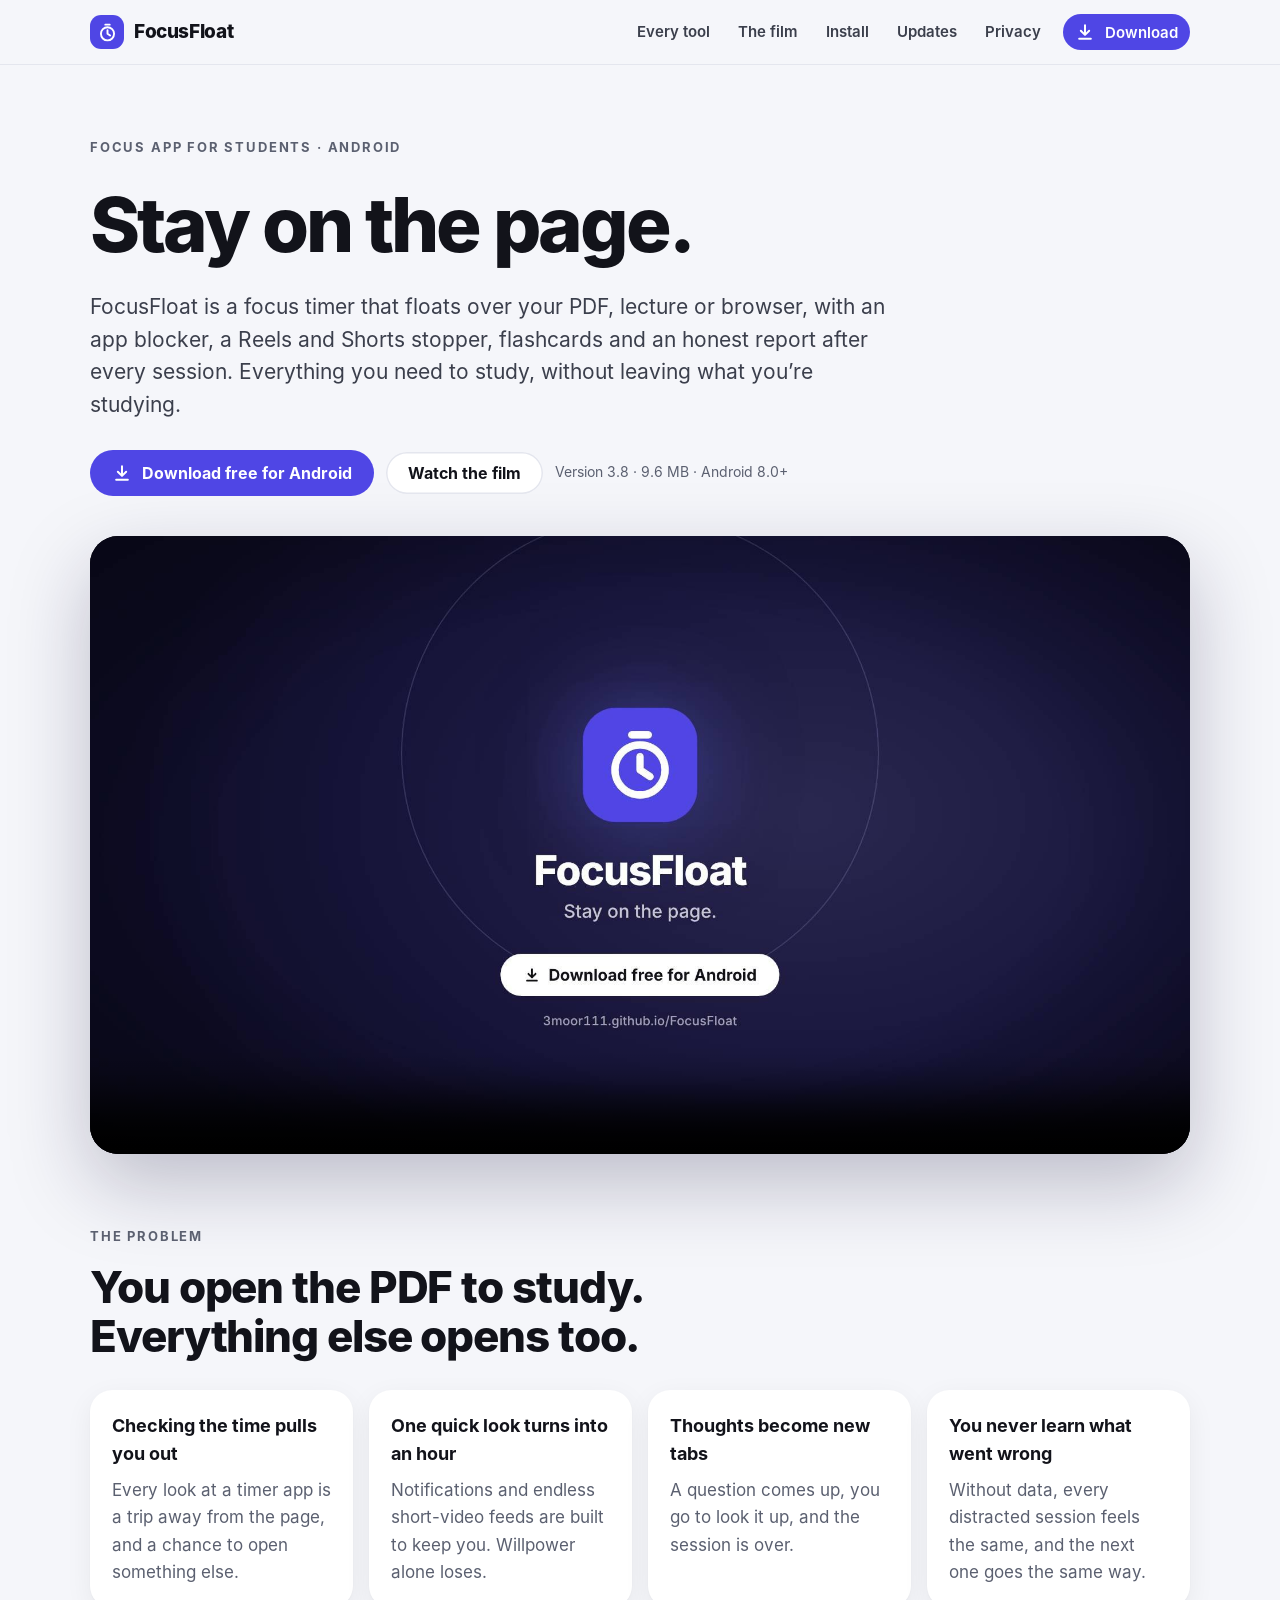
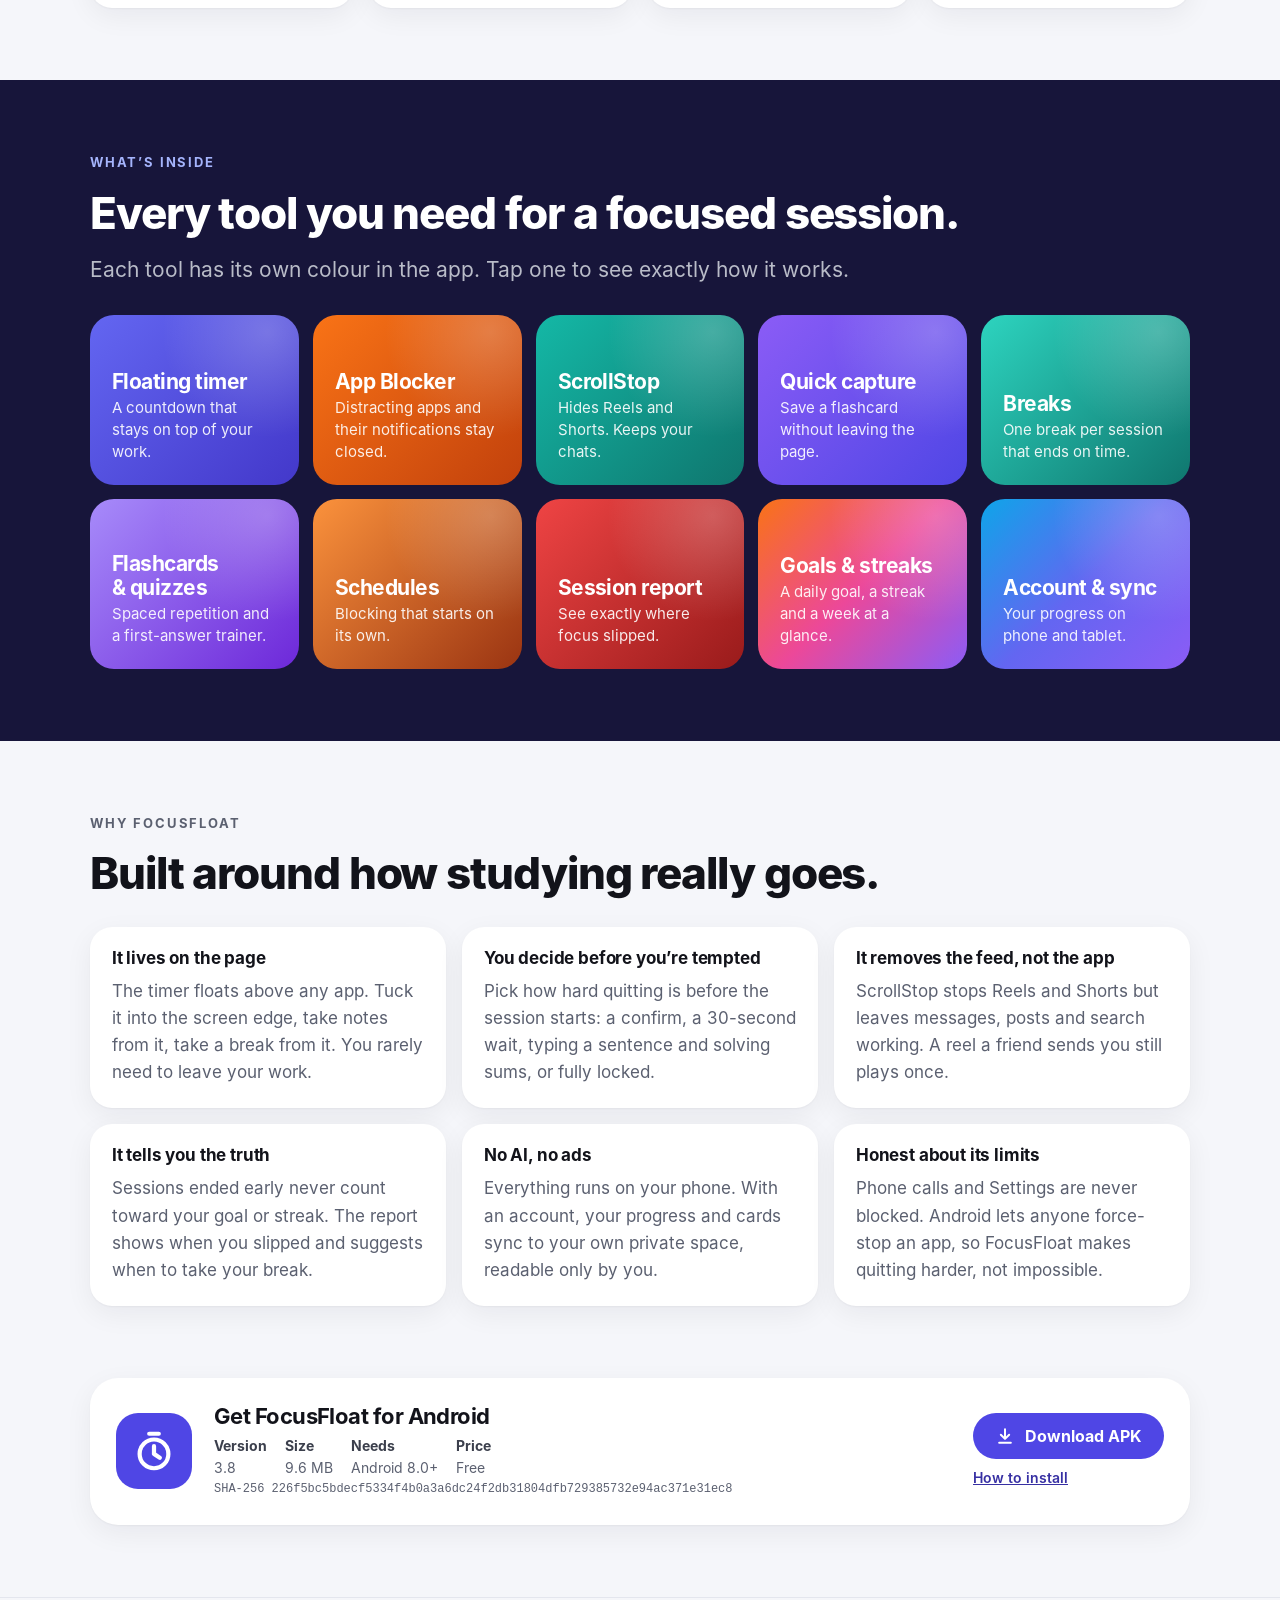
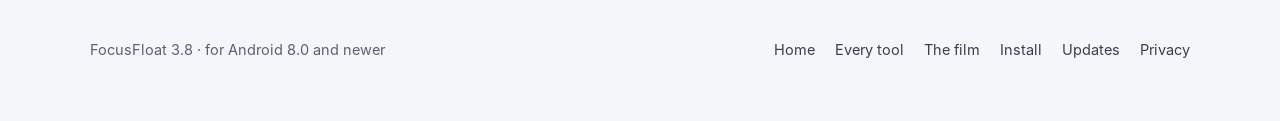
==== index.html @ 260b2ac9 "FocusFloat website, 3.8 APK and launch film Co-Authored-By: Claude Opus 5.5 <noreply@anthropic.com> " ====
<!doctype html>
<html lang="en">
<head>
<meta charset="utf-8">
<meta name="viewport" content="width=device-width,initial-scale=1,viewport-fit=cover">
<title>FocusFloat</title>
<meta name="description" content="A floating focus timer for students, with an app blocker, ScrollStop, flashcards and session reports. Free for Android.">
<meta name="theme-color" content="#4F46E5">
<meta property="og:title" content="FocusFloat">
<meta property="og:description" content="A floating focus timer for students, with an app blocker, ScrollStop, flashcards and session reports. Free for Android.">
<meta property="og:image" content="https://3moor111.github.io/FocusFloat/assets/img/poster.jpg">
<meta property="og:type" content="website">
<link rel="icon" href="assets/img/icon.svg" type="image/svg+xml">
<link rel="stylesheet" href="assets/site.css">
</head>
<body>
<header class="top"><div class="wrap">
  <a class="brand" href="index.html"><span class="mark"><svg viewBox="0 0 24 24" fill="none" stroke="#fff" stroke-width="2.2" stroke-linecap="round"><circle cx="12" cy="13.5" r="7.5"/><path d="M12 13.5V9.5M12 13.5L15 15.5M9.5 3H14.5"/></svg></span>FocusFloat</a>
  <nav class="nav" aria-label="Main"><a href="tools.html">Every tool</a><a href="film.html">The film</a><a href="install.html">Install</a><a href="updates.html">Updates</a><a href="privacy.html">Privacy</a><a class="btn btn-primary btn-sm" href="download/FocusFloat-3.8.apk" download><svg viewBox="0 0 24 24" fill="none" stroke="currentColor" stroke-width="2.4" stroke-linecap="round" stroke-linejoin="round"><path d="M12 4v11M7 10.5l5 5 5-5M5 20h14"/></svg>Download</a></nav>
</div></header>
<main>

<div class="wrap">
  <div class="hero">
    <div class="eyebrow">Focus app for students · Android</div>
    <h1>Stay on the page.</h1>
    <p class="lede">FocusFloat is a focus timer that floats over your PDF, lecture or browser, with an app blocker, a Reels and Shorts stopper, flashcards and an honest report after every session. Everything you need to study, without leaving what you’re studying.</p>
    <div class="cta-row">
      <a class="btn btn-primary" href="download/FocusFloat-3.8.apk" download><svg viewBox="0 0 24 24" fill="none" stroke="currentColor" stroke-width="2.4" stroke-linecap="round" stroke-linejoin="round"><path d="M12 4v11M7 10.5l5 5 5-5M5 20h14"/></svg>Download free for Android</a>
      <a class="btn btn-ghost" href="#film">Watch the film</a>
      <span class="meta-line">Version 3.8 · 9.6 MB · Android 8.0+</span>
    </div>
  </div>
  <div class="film" id="film">
    <video controls playsinline preload="metadata" poster="assets/img/poster.jpg">
      <source src="assets/video/focusfloat-film.mp4" type="video/mp4">
    </video>
  </div>
</div>

<section>
  <div class="wrap stack" style="gap:28px">
    <div class="stack"><div class="eyebrow">The problem</div><h2>You open the PDF to study. Everything else opens too.</h2></div>
    <div class="pains">
      <div class="pain"><b>Checking the time pulls you out</b><p class="muted">Every look at a timer app is a trip away from the page, and a chance to open something else.</p></div>
      <div class="pain"><b>One quick look turns into an hour</b><p class="muted">Notifications and endless short-video feeds are built to keep you. Willpower alone loses.</p></div>
      <div class="pain"><b>Thoughts become new tabs</b><p class="muted">A question comes up, you go to look it up, and the session is over.</p></div>
      <div class="pain"><b>You never learn what went wrong</b><p class="muted">Without data, every distracted session feels the same, and the next one goes the same way.</p></div>
    </div>
  </div>
</section>

<section class="band">
  <div class="wrap stack" style="gap:28px">
    <div class="stack"><div class="eyebrow" style="color:#A5B4FC">What’s inside</div><h2>Every tool you need for a focused session.</h2>
    <p class="lede">Each tool has its own colour in the app. Tap one to see exactly how it works.</p></div>
    <div class="tiles">
      <a class="tile g-timer" href="tools.html#timer"><h3>Floating timer</h3><p>A countdown that stays on top of your work.</p></a>
      <a class="tile g-blocker" href="tools.html#blocker"><h3>App Blocker</h3><p>Distracting apps and their notifications stay closed.</p></a>
      <a class="tile g-ss" href="tools.html#scrollstop"><h3>ScrollStop</h3><p>Hides Reels and Shorts. Keeps your chats.</p></a>
      <a class="tile g-study" href="tools.html#capture"><h3>Quick capture</h3><p>Save a flashcard without leaving the page.</p></a>
      <a class="tile g-ss" href="tools.html#breaks" style="background:linear-gradient(135deg,#2DD4BF,#0F766E)"><h3>Breaks</h3><p>One break per session that ends on time.</p></a>
      <a class="tile g-study" href="tools.html#review" style="background:linear-gradient(135deg,#A78BFA,#6D28D9)"><h3>Flashcards &amp; quizzes</h3><p>Spaced repetition and a first-answer trainer.</p></a>
      <a class="tile g-blocker" href="tools.html#schedules" style="background:linear-gradient(135deg,#FB923C,#9A3412)"><h3>Schedules</h3><p>Blocking that starts on its own.</p></a>
      <a class="tile" href="tools.html#report" style="background:linear-gradient(135deg,#EF4444,#991B1B)"><h3>Session report</h3><p>See exactly where focus slipped.</p></a>
      <a class="tile g-morning" href="tools.html#home"><h3>Goals &amp; streaks</h3><p>A daily goal, a streak and a week at a glance.</p></a>
      <a class="tile g-sky" href="tools.html#sync"><h3>Account &amp; sync</h3><p>Your progress on phone and tablet.</p></a>
    </div>
  </div>
</section>

<section>
  <div class="wrap stack" style="gap:28px">
    <div class="stack"><div class="eyebrow">Why FocusFloat</div><h2>Built around how studying really goes.</h2></div>
    <div class="grid2">
      <div class="card"><h4>It lives on the page</h4><p class="muted">The timer floats above any app. Tuck it into the screen edge, take notes from it, take a break from it. You rarely need to leave your work.</p></div>
      <div class="card"><h4>You decide before you’re tempted</h4><p class="muted">Pick how hard quitting is before the session starts: a confirm, a 30-second wait, typing a sentence and solving sums, or fully locked.</p></div>
      <div class="card"><h4>It removes the feed, not the app</h4><p class="muted">ScrollStop stops Reels and Shorts but leaves messages, posts and search working. A reel a friend sends you still plays once.</p></div>
      <div class="card"><h4>It tells you the truth</h4><p class="muted">Sessions ended early never count toward your goal or streak. The report shows when you slipped and suggests when to take your break.</p></div>
      <div class="card"><h4>No AI, no ads</h4><p class="muted">Everything runs on your phone. With an account, your progress and cards sync to your own private space, readable only by you.</p></div>
      <div class="card"><h4>Honest about its limits</h4><p class="muted">Phone calls and Settings are never blocked. Android lets anyone force-stop an app, so FocusFloat makes quitting harder, not impossible.</p></div>
    </div>
  </div>
</section>

<section style="padding-top:0">
  <div class="wrap">
<div class="dl">
  <div class="icon"><svg viewBox="0 0 24 24" fill="none" stroke="#fff" stroke-width="2.2" stroke-linecap="round"><circle cx="12" cy="13.5" r="7.5"/><path d="M12 13.5V9.5M12 13.5L15 15.5M9.5 3H14.5"/></svg></div>
  <div>
    <h3>Get FocusFloat for Android</h3>
    <dl><div><dt>Version</dt><dd>3.8</dd></div><div><dt>Size</dt><dd>9.6 MB</dd></div><div><dt>Needs</dt><dd>Android 8.0+</dd></div><div><dt>Price</dt><dd>Free</dd></div></dl>
    <p class="hash">SHA-256 226f5bc5bdecf5334f4b0a3a6dc24f2db31804dfb729385732e94ac371e31ec8</p>
  </div>
  <div class="stack" style="gap:8px;justify-items:start">
    <a class="btn btn-primary" href="download/FocusFloat-3.8.apk" download><svg viewBox="0 0 24 24" fill="none" stroke="currentColor" stroke-width="2.4" stroke-linecap="round" stroke-linejoin="round"><path d="M12 4v11M7 10.5l5 5 5-5M5 20h14"/></svg>Download APK</a>
    <a href="install.html" style="font-size:14px;font-weight:600">How to install</a>
  </div>
</div></div>
</section>

</main>
<footer><div class="wrap">
  <div>FocusFloat 3.8 · for Android 8.0 and newer</div>
  <nav aria-label="Footer"><a href="index.html">Home</a><a href="tools.html">Every tool</a><a href="film.html">The film</a><a href="install.html">Install</a><a href="updates.html">Updates</a><a href="privacy.html">Privacy</a></nav>
</div></footer>
</body>
</html>
---- assets/site.css ----
/* FocusFloat site. Tokens follow the app: res/values/colors.xml and values-night/colors.xml. */
@font-face{font-family:"Inter FF";src:url(fonts/inter_regular.otf) format("opentype");font-weight:400;font-display:swap}
@font-face{font-family:"Inter FF";src:url(fonts/inter_medium.otf) format("opentype");font-weight:500;font-display:swap}
@font-face{font-family:"Inter FF";src:url(fonts/inter_semibold.otf) format("opentype");font-weight:600;font-display:swap}
@font-face{font-family:"Inter FF";src:url(fonts/inter_bold.otf) format("opentype");font-weight:700;font-display:swap}
@font-face{font-family:"Inter FF";src:url(fonts/inter_extrabold.otf) format("opentype");font-weight:800;font-display:swap}

:root{
  --ground:#F5F6FA;--surface:#FFFFFF;--ink:#12131A;--ink-soft:#3B3F4C;--muted:#5B6070;--line:#E4E6EE;
  --brand:#4F46E5;--brand-ink:#3730A3;--brand-soft:#ECEBFC;
  --orange:#C2410C;--orange-soft:#FFF1E7;--teal:#0F766E;--teal-soft:#E6F7F4;--ok:#1F7A3A;--ok-soft:#DCFCE7;
  --night:#17153A;--shadow:0 1px 2px rgba(18,19,26,.04),0 8px 28px rgba(18,19,26,.06);
  --font:"Inter FF",Inter,system-ui,-apple-system,"Segoe UI",Roboto,sans-serif;
  color-scheme:light;
}
@media (prefers-color-scheme:dark){:root{
  --ground:#0F1020;--surface:#181A2C;--ink:#F2F3F8;--ink-soft:#D2D4DE;--muted:#9A9EB2;--line:#2A2C42;
  --brand:#6366F1;--brand-ink:#C7D2FE;--brand-soft:#1E1F3A;--orange-soft:#2A1E17;--teal-soft:#13282A;--ok:#86EFAC;--ok-soft:#163A24;
  --shadow:none;color-scheme:dark}}

*{box-sizing:border-box}
html{scroll-behavior:smooth;-webkit-text-size-adjust:100%}
@media (prefers-reduced-motion:reduce){html{scroll-behavior:auto}*{animation:none!important;transition:none!important}}
body{margin:0;background:var(--ground);color:var(--ink);font-family:var(--font);font-size:17px;line-height:1.6;-webkit-font-smoothing:antialiased}
img,video{max-width:100%;display:block}
a{color:var(--brand-ink)}
a:focus-visible,button:focus-visible,summary:focus-visible{outline:3px solid var(--brand);outline-offset:3px;border-radius:8px}
h1,h2,h3,h4{margin:0;letter-spacing:-.025em;text-wrap:balance;line-height:1.12}
h1{font-size:clamp(40px,7vw,76px);font-weight:800;letter-spacing:-.04em;line-height:1.02}
h2{font-size:clamp(28px,4.4vw,44px);font-weight:800}
h3{font-size:22px;font-weight:700}
h4{font-size:17px;font-weight:700;letter-spacing:-.01em}
p{margin:0}
.wrap{max-width:1140px;margin:0 auto;padding-left:max(20px,env(safe-area-inset-left,0px));padding-right:max(20px,env(safe-area-inset-right,0px))}
.narrow{max-width:760px}
.muted{color:var(--muted)}
.eyebrow{font-size:13px;font-weight:700;letter-spacing:.14em;text-transform:uppercase;color:var(--muted)}
.lede{font-size:clamp(18px,2.1vw,21px);color:var(--ink-soft);line-height:1.55;max-width:62ch}
.stack{display:grid;gap:16px}
section{padding-block:72px}
code,kbd{font-family:ui-monospace,SFMono-Regular,Menlo,monospace;font-size:.88em;background:var(--brand-soft);color:var(--brand-ink);padding:2px 6px;border-radius:6px;word-break:break-word}

/* Header */
.top{position:sticky;top:0;z-index:20;background:color-mix(in srgb,var(--ground) 86%,transparent);backdrop-filter:saturate(1.4) blur(14px);-webkit-backdrop-filter:saturate(1.4) blur(14px);border-bottom:1px solid var(--line)}
.top .wrap{display:flex;align-items:center;gap:20px;height:64px}
.brand{display:flex;align-items:center;gap:10px;text-decoration:none;color:var(--ink);font-weight:800;font-size:19px;letter-spacing:-.02em}
.mark{width:34px;height:34px;border-radius:11px;background:#4F46E5;display:grid;place-items:center;flex:none}
.mark svg{width:21px;height:21px}
.nav{display:flex;gap:4px;margin-left:auto;align-items:center}
.nav a{color:var(--ink-soft);text-decoration:none;font-size:15px;font-weight:600;padding:8px 12px;border-radius:999px}
.nav a:hover,.nav a[aria-current=page]{background:var(--surface);color:var(--ink)}
.nav .btn{margin-left:6px}
.nav a.btn-primary,.nav a.btn-primary:hover{color:#fff;background:var(--brand)}
@media (max-width:820px){.nav a:not(.btn){display:none}}

/* Buttons */
.btn{display:inline-flex;align-items:center;gap:10px;border-radius:999px;padding:13px 22px;font-weight:700;font-size:16px;text-decoration:none;border:0;cursor:pointer;font-family:inherit;line-height:1}
.btn-primary{background:var(--brand);color:#fff}
.btn-primary:hover{background:#4338CA}
.btn-ghost{background:var(--surface);color:var(--ink);box-shadow:inset 0 0 0 1.5px var(--line)}
.btn-sm{padding:9px 16px;font-size:14px}
.btn svg{width:20px;height:20px;flex:none}

/* Hero */
.hero{padding-block:72px 40px;display:grid;gap:28px}
.hero .cta-row{display:flex;flex-wrap:wrap;gap:12px;align-items:center}
.meta-line{font-size:14px;color:var(--muted)}
.film{border-radius:28px;overflow:hidden;background:#000;box-shadow:0 30px 80px rgba(23,21,58,.25);aspect-ratio:16/9;max-width:100%}
.film video{width:100%;height:100%;object-fit:cover}

/* Problem strip */
.pains{display:grid;grid-template-columns:repeat(auto-fit,minmax(240px,1fr));gap:16px}
.pain{background:var(--surface);border-radius:22px;padding:22px;box-shadow:var(--shadow);display:grid;gap:8px;align-content:start}
.pain b{font-size:18px}

/* Tool tiles */
.tiles{display:grid;grid-template-columns:repeat(auto-fill,minmax(196px,1fr));gap:14px}
.tile{position:relative;border-radius:24px;padding:22px;color:#fff;text-decoration:none;min-height:170px;display:flex;flex-direction:column;justify-content:flex-end;gap:4px;overflow:hidden;isolation:isolate}
.tile h3{font-size:21px}
.tile p{font-size:15px;opacity:.9;line-height:1.45}
.tile::after{content:"";position:absolute;inset:0;background:radial-gradient(circle at 85% 10%,rgba(255,255,255,.22),transparent 45%);z-index:-1}
.tile:hover{transform:translateY(-2px)}
.tile{transition:transform .2s cubic-bezier(.2,0,0,1)}
.g-timer{background:linear-gradient(135deg,#6366F1,#4338CA)}
.g-blocker{background:linear-gradient(135deg,#F97316,#C2410C)}
.g-ss{background:linear-gradient(135deg,#14B8A6,#0F766E)}
.g-study{background:linear-gradient(135deg,#8B5CF6,#4F46E5)}
.g-night{background:linear-gradient(135deg,#312E81,#4C1D95,#7C3AED)}
.g-morning{background:linear-gradient(135deg,#F97316,#EC4899,#8B5CF6)}
.g-sky{background:linear-gradient(135deg,#0EA5E9,#6366F1,#8B5CF6)}
.g-ink{background:linear-gradient(135deg,#3B3F4C,#12131A)}

/* Feature rows */
.feature{display:grid;grid-template-columns:minmax(0,1fr) minmax(0,1.1fr);gap:40px;align-items:center;padding-block:44px;border-top:1px solid var(--line)}
.feature:first-of-type{border-top:0}
.feature.flip > .shot{order:-1}
@media (max-width:860px){.feature,.feature.flip{grid-template-columns:1fr}.feature.flip > .shot{order:0}}
.feature .copy{display:grid;gap:14px;min-width:0}
.tag{display:inline-flex;align-items:center;gap:8px;font-size:13px;font-weight:700;letter-spacing:.1em;text-transform:uppercase;color:var(--muted)}
.tag i{width:12px;height:12px;border-radius:4px;display:inline-block}
.shot{border-radius:26px;overflow:hidden;background:var(--night);box-shadow:0 20px 50px rgba(23,21,58,.18);min-width:0}
.shot img{width:100%;height:auto}
.shot figcaption{font-size:12.5px;color:#B9BCC8;padding:10px 16px;background:#12131A}
ul.ticks{list-style:none;margin:0;padding:0;display:grid;gap:9px}
ul.ticks li{position:relative;padding-left:28px}
ul.ticks li::before{content:"";position:absolute;left:0;top:.42em;width:16px;height:16px;border-radius:5px;background:var(--brand-soft) url("data:image/svg+xml,%3Csvg xmlns='http://www.w3.org/2000/svg' viewBox='0 0 24 24' fill='none' stroke='%234F46E5' stroke-width='3.4' stroke-linecap='round' stroke-linejoin='round'%3E%3Cpath d='M5 12.5l4.5 4.5L19 7.5'/%3E%3C/svg%3E") center/12px no-repeat}
.how{background:var(--surface);border-radius:18px;padding:16px 18px;font-size:15.5px;color:var(--ink-soft);box-shadow:var(--shadow)}
.how b{color:var(--ink)}
.limits{border-left:3px solid var(--orange);padding:4px 0 4px 14px;font-size:15px;color:var(--ink-soft)}

/* Tables */
.tbl{overflow-x:auto;border-radius:20px;background:var(--surface);box-shadow:var(--shadow)}
table{border-collapse:collapse;width:100%;min-width:560px;font-size:15.5px}
th,td{text-align:left;padding:13px 16px;border-bottom:1px solid var(--line);vertical-align:top}
th{font-size:12.5px;letter-spacing:.1em;text-transform:uppercase;color:var(--muted);font-weight:700}
tr:last-child td{border-bottom:0}
.pill-ok{display:inline-block;font-size:12.5px;font-weight:700;padding:3px 10px;border-radius:999px;background:var(--ok-soft);color:var(--ok);white-space:nowrap}
.pill-opt{display:inline-block;font-size:12.5px;font-weight:700;padding:3px 10px;border-radius:999px;background:var(--brand-soft);color:var(--brand-ink);white-space:nowrap}

/* Download card */
.dl{display:grid;grid-template-columns:auto 1fr auto;gap:22px;align-items:center;background:var(--surface);border-radius:28px;padding:26px;box-shadow:var(--shadow)}
@media (max-width:720px){.dl{grid-template-columns:1fr}}
.dl .icon{width:76px;height:76px;border-radius:22px;background:#4F46E5;display:grid;place-items:center}
.dl .icon svg{width:46px;height:46px}
.dl dl{display:flex;flex-wrap:wrap;gap:6px 18px;margin:6px 0 0;font-size:14px;color:var(--muted)}
.dl dt{font-weight:700;color:var(--ink-soft)}
.dl dd{margin:0}
.hash{font-family:ui-monospace,Menlo,monospace;font-size:12px;word-break:break-all;color:var(--muted)}

/* Steps */
ol.steps{list-style:none;counter-reset:s;margin:0;padding:0;display:grid;gap:12px}
ol.steps > li{counter-increment:s;display:grid;grid-template-columns:40px 1fr;gap:14px;background:var(--surface);border-radius:20px;padding:18px 20px;box-shadow:var(--shadow)}
ol.steps > li::before{content:counter(s);width:34px;height:34px;border-radius:11px;background:var(--brand);color:#fff;display:grid;place-items:center;font-weight:800}
.note{border-radius:20px;padding:18px 20px;background:var(--brand-soft);display:grid;gap:6px;font-size:15.5px}
.note.warn{background:var(--orange-soft)}
.note.teal{background:var(--teal-soft)}

/* Timeline (changelog) */
.versions{display:grid;gap:0;position:relative}
.ver{display:grid;grid-template-columns:120px 1fr;gap:24px;padding:26px 0;border-top:1px solid var(--line)}
@media (max-width:640px){.ver{grid-template-columns:1fr;gap:8px}}
.ver .v{font-weight:800;font-size:26px;letter-spacing:-.03em}
.ver .v span{display:block;font-size:13px;font-weight:600;color:var(--muted);letter-spacing:0}
.ver ul{margin:8px 0 0;padding-left:1.2em;display:grid;gap:6px;color:var(--ink-soft)}
.ver.latest .v{color:var(--brand)}

/* FAQ */
details{background:var(--surface);border-radius:18px;padding:4px 20px;box-shadow:var(--shadow)}
details + details{margin-top:10px}
summary{cursor:pointer;font-weight:700;padding:14px 0;list-style:none;display:flex;justify-content:space-between;gap:16px}
summary::-webkit-details-marker{display:none}
summary::after{content:"+";font-size:22px;line-height:1;color:var(--muted)}
details[open] summary::after{content:"–"}
details > div{padding:0 0 18px;color:var(--ink-soft);display:grid;gap:10px}

/* Subnav (tools page) */
.chips{display:flex;flex-wrap:wrap;gap:8px}
.chips a{font-size:14px;font-weight:600;text-decoration:none;color:var(--ink-soft);background:var(--surface);padding:8px 14px;border-radius:999px;box-shadow:inset 0 0 0 1.5px var(--line)}
.chips a:hover{color:var(--ink);box-shadow:inset 0 0 0 1.5px var(--brand)}

/* Footer */
footer{border-top:1px solid var(--line);padding-block:40px 60px;color:var(--muted);font-size:14.5px}
footer .wrap{display:flex;flex-wrap:wrap;gap:16px 32px;justify-content:space-between}
footer nav{display:flex;flex-wrap:wrap;gap:8px 20px}
footer a{color:var(--ink-soft);text-decoration:none}
footer a:hover{text-decoration:underline}

.band{background:var(--night);color:#fff}
.band .muted,.band .lede{color:#B9BCC8}
.band h2{color:#fff}
.center{text-align:center;justify-items:center}
.grid2{display:grid;grid-template-columns:repeat(auto-fit,minmax(300px,1fr));gap:16px}
.card{background:var(--surface);border-radius:22px;padding:22px;box-shadow:var(--shadow);display:grid;gap:10px;align-content:start;min-width:0}
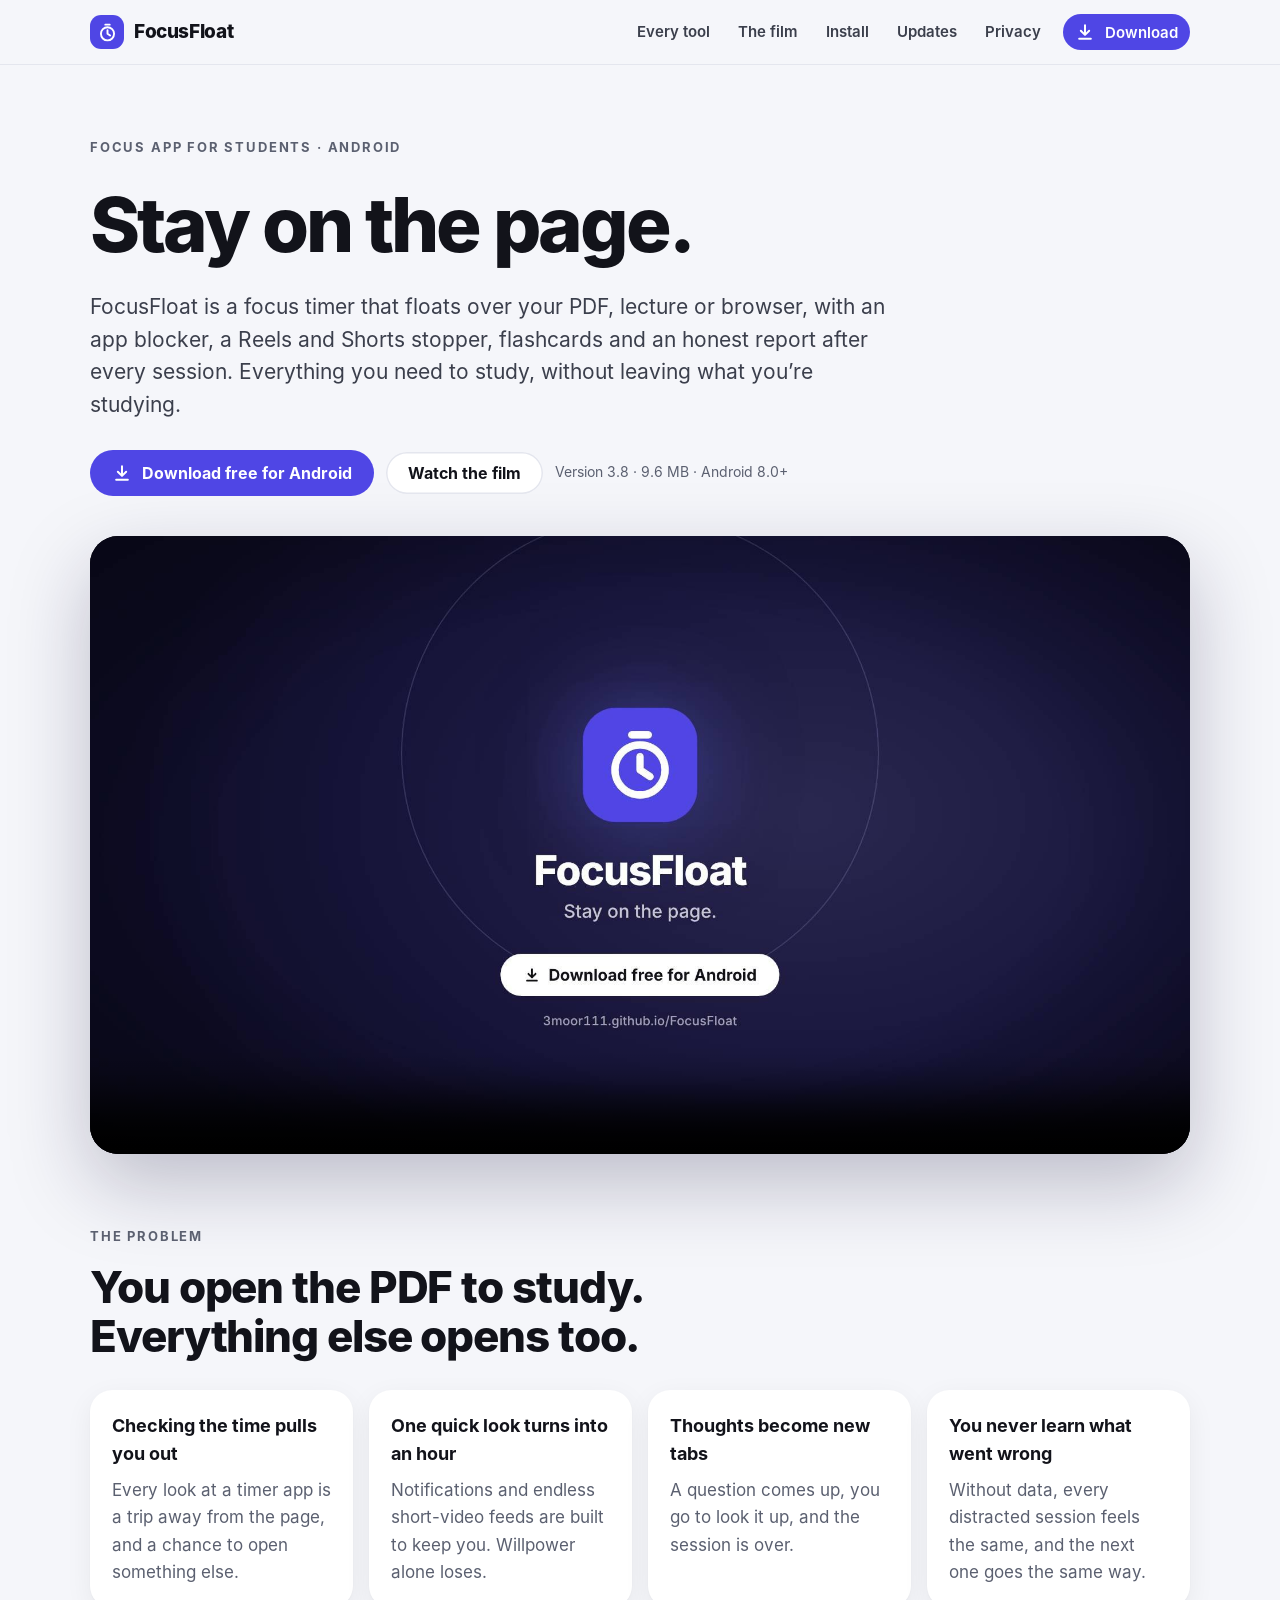
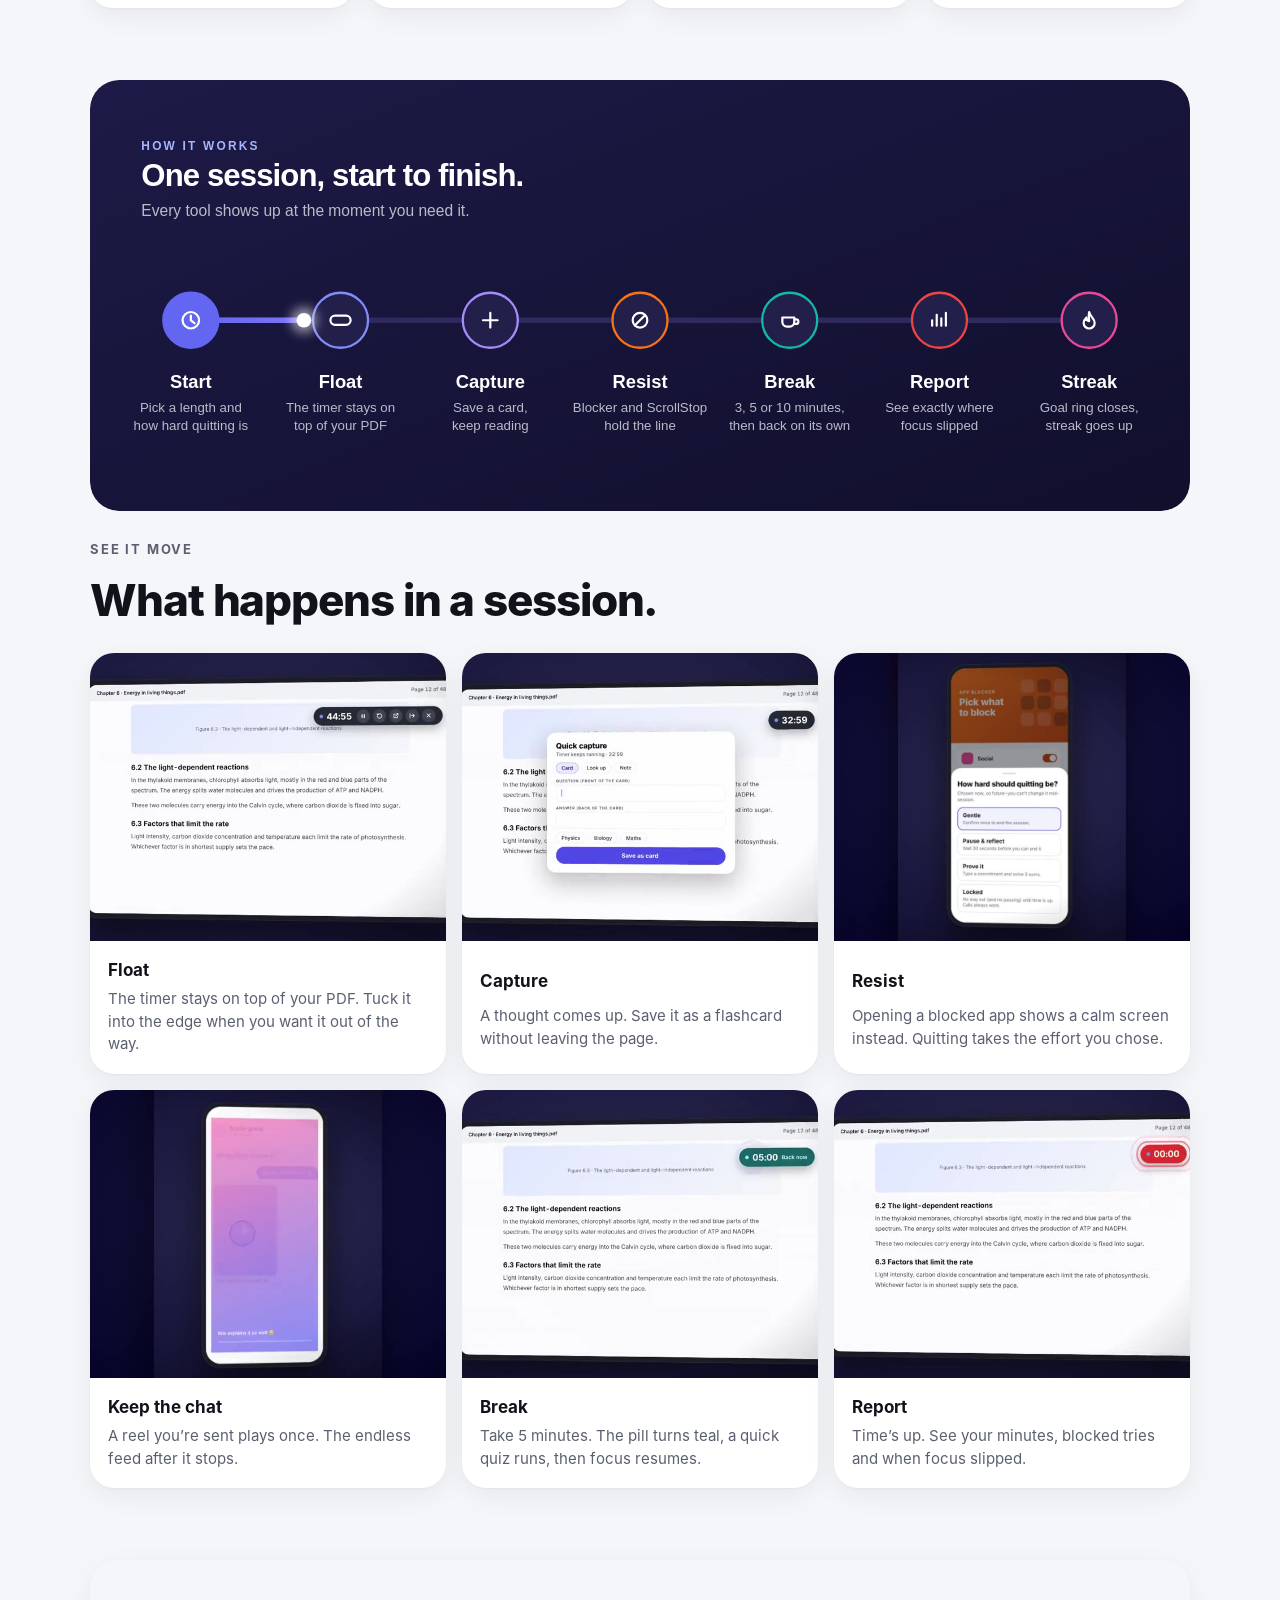
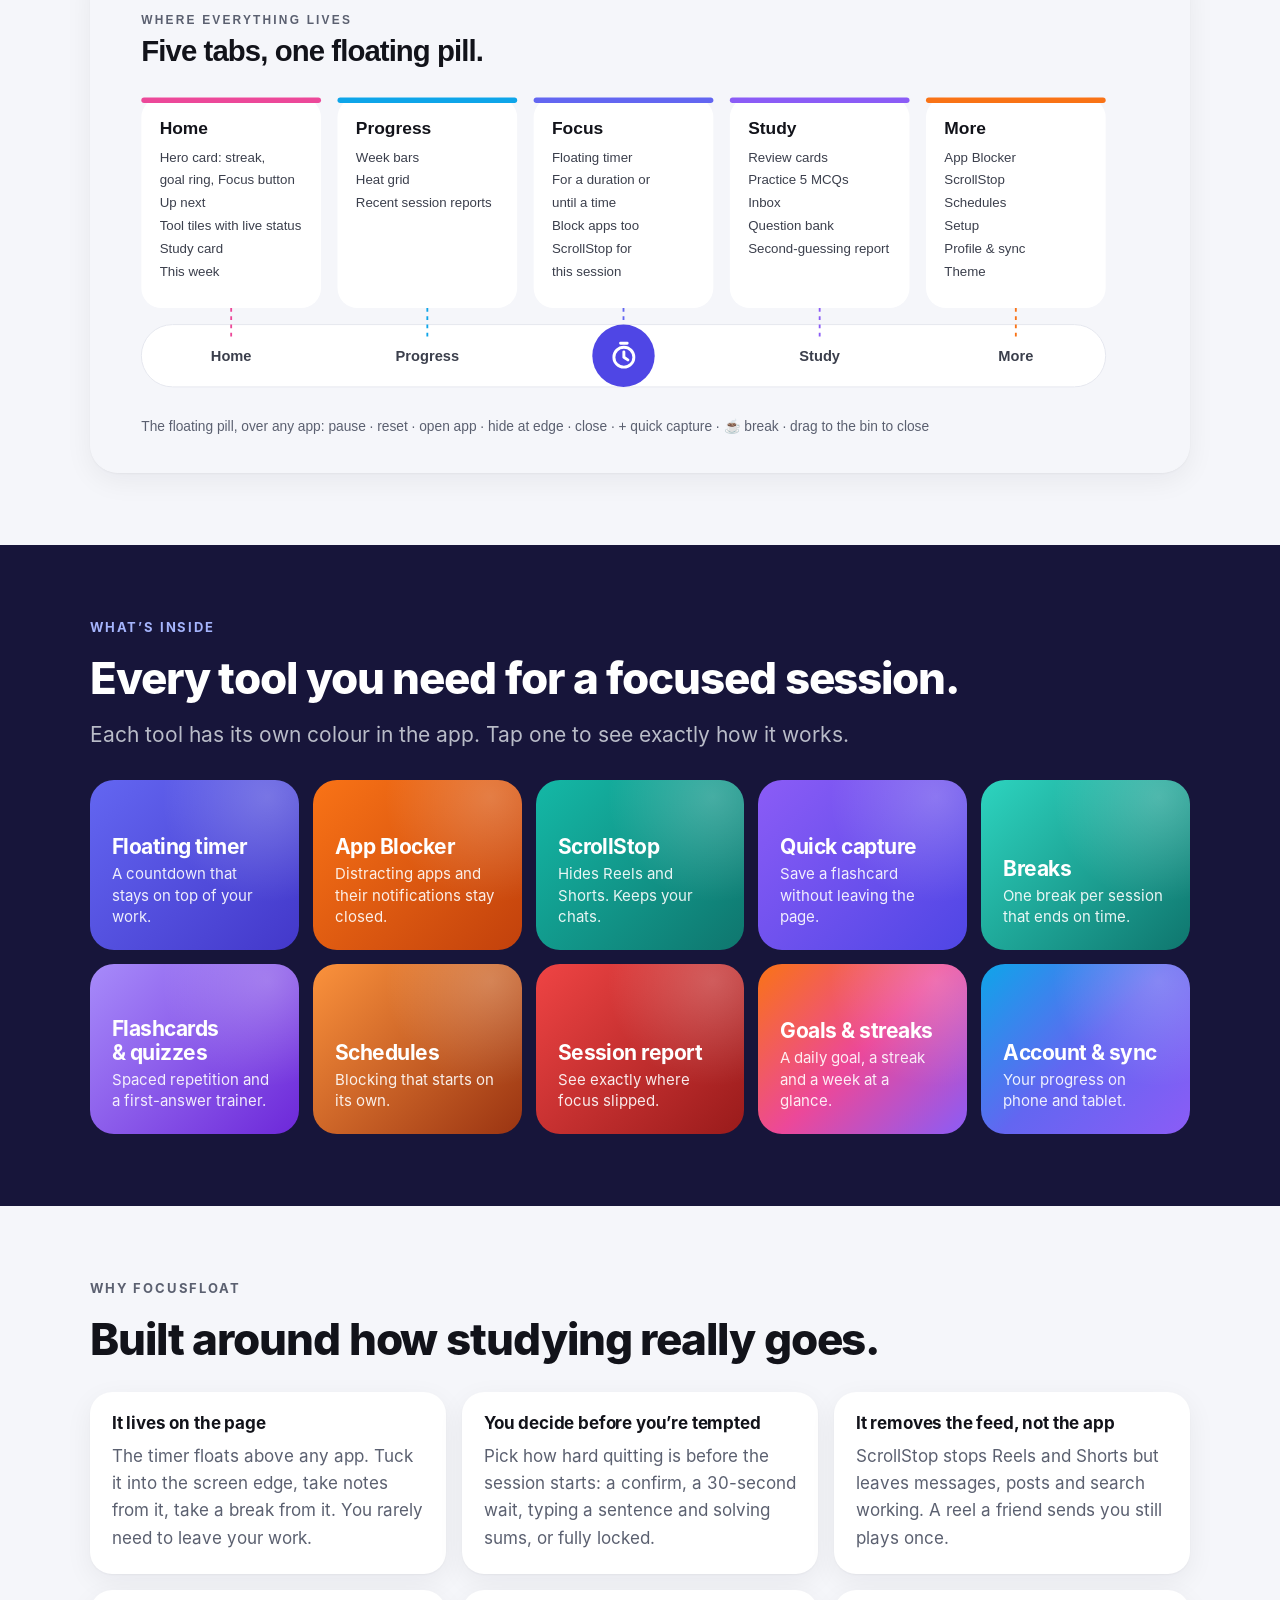
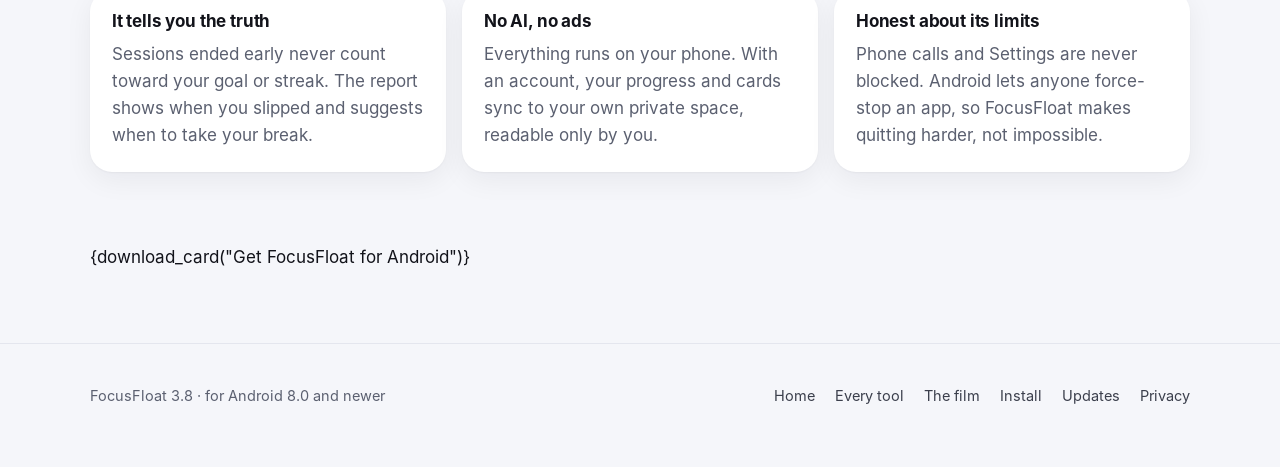
==== commit cdb37af7: "Add motion clips, animated designs and a visual README - Looping clips of each tool on the home and " ====
--- a/index.html
+++ b/index.html
@@ -50,6 +50,20 @@
   </div>
 </section>
 
+<section style="padding-top:0">
+  <div class="wrap stack" style="gap:28px">
+    <img src="assets/designs/session-flow.svg" alt="A session in seven steps: start, float, capture, resist, break, report, streak" style="width:100%;border-radius:28px">
+    <div class="stack"><div class="eyebrow">See it move</div><h2>What happens in a session.</h2></div>
+    <div class="clips"><figure class="clipcard"><div class="clipbox"><video class="loop" muted loop playsinline preload="none" poster="assets/img/clip-float.jpg" aria-label="Float"><source src="assets/clips/float.mp4" type="video/mp4"></video></div><figcaption><b>Float</b><span>The timer stays on top of your PDF. Tuck it into the edge when you want it out of the way.</span></figcaption></figure><figure class="clipcard"><div class="clipbox"><video class="loop" muted loop playsinline preload="none" poster="assets/img/clip-capture.jpg" aria-label="Capture"><source src="assets/clips/capture.mp4" type="video/mp4"></video></div><figcaption><b>Capture</b><span>A thought comes up. Save it as a flashcard without leaving the page.</span></figcaption></figure><figure class="clipcard"><div class="clipbox"><video class="loop" muted loop playsinline preload="none" poster="assets/img/clip-blocker.jpg" aria-label="Resist"><source src="assets/clips/blocker.mp4" type="video/mp4"></video></div><figcaption><b>Resist</b><span>Opening a blocked app shows a calm screen instead. Quitting takes the effort you chose.</span></figcaption></figure><figure class="clipcard"><div class="clipbox"><video class="loop" muted loop playsinline preload="none" poster="assets/img/clip-scrollstop.jpg" aria-label="Keep the chat"><source src="assets/clips/scrollstop.mp4" type="video/mp4"></video></div><figcaption><b>Keep the chat</b><span>A reel you’re sent plays once. The endless feed after it stops.</span></figcaption></figure><figure class="clipcard"><div class="clipbox"><video class="loop" muted loop playsinline preload="none" poster="assets/img/clip-break.jpg" aria-label="Break"><source src="assets/clips/break.mp4" type="video/mp4"></video></div><figcaption><b>Break</b><span>Take 5 minutes. The pill turns teal, a quick quiz runs, then focus resumes.</span></figcaption></figure><figure class="clipcard"><div class="clipbox"><video class="loop" muted loop playsinline preload="none" poster="assets/img/clip-report.jpg" aria-label="Report"><source src="assets/clips/report.mp4" type="video/mp4"></video></div><figcaption><b>Report</b><span>Time’s up. See your minutes, blocked tries and when focus slipped.</span></figcaption></figure></div>
+  </div>
+</section>
+
+<section style="padding-top:0">
+  <div class="wrap">
+    <img src="assets/designs/app-map.svg" alt="Map of the app: Home, Progress, Focus, Study and More tabs, plus the floating pill and its controls" style="width:100%;border-radius:28px;box-shadow:var(--shadow)">
+  </div>
+</section>
+
 <section class="band">
   <div class="wrap stack" style="gap:28px">
     <div class="stack"><div class="eyebrow" style="color:#A5B4FC">What’s inside</div><h2>Every tool you need for a focused session.</h2>
@@ -84,19 +98,7 @@
 </section>
 
 <section style="padding-top:0">
-  <div class="wrap">
-<div class="dl">
-  <div class="icon"><svg viewBox="0 0 24 24" fill="none" stroke="#fff" stroke-width="2.2" stroke-linecap="round"><circle cx="12" cy="13.5" r="7.5"/><path d="M12 13.5V9.5M12 13.5L15 15.5M9.5 3H14.5"/></svg></div>
-  <div>
-    <h3>Get FocusFloat for Android</h3>
-    <dl><div><dt>Version</dt><dd>3.8</dd></div><div><dt>Size</dt><dd>9.6 MB</dd></div><div><dt>Needs</dt><dd>Android 8.0+</dd></div><div><dt>Price</dt><dd>Free</dd></div></dl>
-    <p class="hash">SHA-256 226f5bc5bdecf5334f4b0a3a6dc24f2db31804dfb729385732e94ac371e31ec8</p>
-  </div>
-  <div class="stack" style="gap:8px;justify-items:start">
-    <a class="btn btn-primary" href="download/FocusFloat-3.8.apk" download><svg viewBox="0 0 24 24" fill="none" stroke="currentColor" stroke-width="2.4" stroke-linecap="round" stroke-linejoin="round"><path d="M12 4v11M7 10.5l5 5 5-5M5 20h14"/></svg>Download APK</a>
-    <a href="install.html" style="font-size:14px;font-weight:600">How to install</a>
-  </div>
-</div></div>
+  <div class="wrap">{download_card("Get FocusFloat for Android")}</div>
 </section>
 
 </main>
@@ -104,5 +106,6 @@
   <div>FocusFloat 3.8 · for Android 8.0 and newer</div>
   <nav aria-label="Footer"><a href="index.html">Home</a><a href="tools.html">Every tool</a><a href="film.html">The film</a><a href="install.html">Install</a><a href="updates.html">Updates</a><a href="privacy.html">Privacy</a></nav>
 </div></footer>
+<script src="assets/motion.js" defer></script>
 </body>
 </html>
--- a/assets/site.css
+++ b/assets/site.css
@@ -171,3 +171,12 @@
 .center{text-align:center;justify-items:center}
 .grid2{display:grid;grid-template-columns:repeat(auto-fit,minmax(300px,1fr));gap:16px}
 .card{background:var(--surface);border-radius:22px;padding:22px;box-shadow:var(--shadow);display:grid;gap:10px;align-content:start;min-width:0}
+
+/* Motion clips */
+.clips{display:grid;grid-template-columns:repeat(auto-fill,minmax(300px,1fr));gap:16px}
+.clipcard{margin:0;background:var(--surface);border-radius:24px;overflow:hidden;box-shadow:var(--shadow);display:grid}
+.clipbox{aspect-ratio:630/510;background:#151334;overflow:hidden}
+.clipbox video{width:100%;height:100%;object-fit:cover;display:block}
+.clipcard figcaption{padding:16px 18px 18px;display:grid;gap:4px}
+.clipcard figcaption span{color:var(--muted);font-size:15px;line-height:1.5}
+.shot video{width:100%;height:auto;display:block;background:#151334}
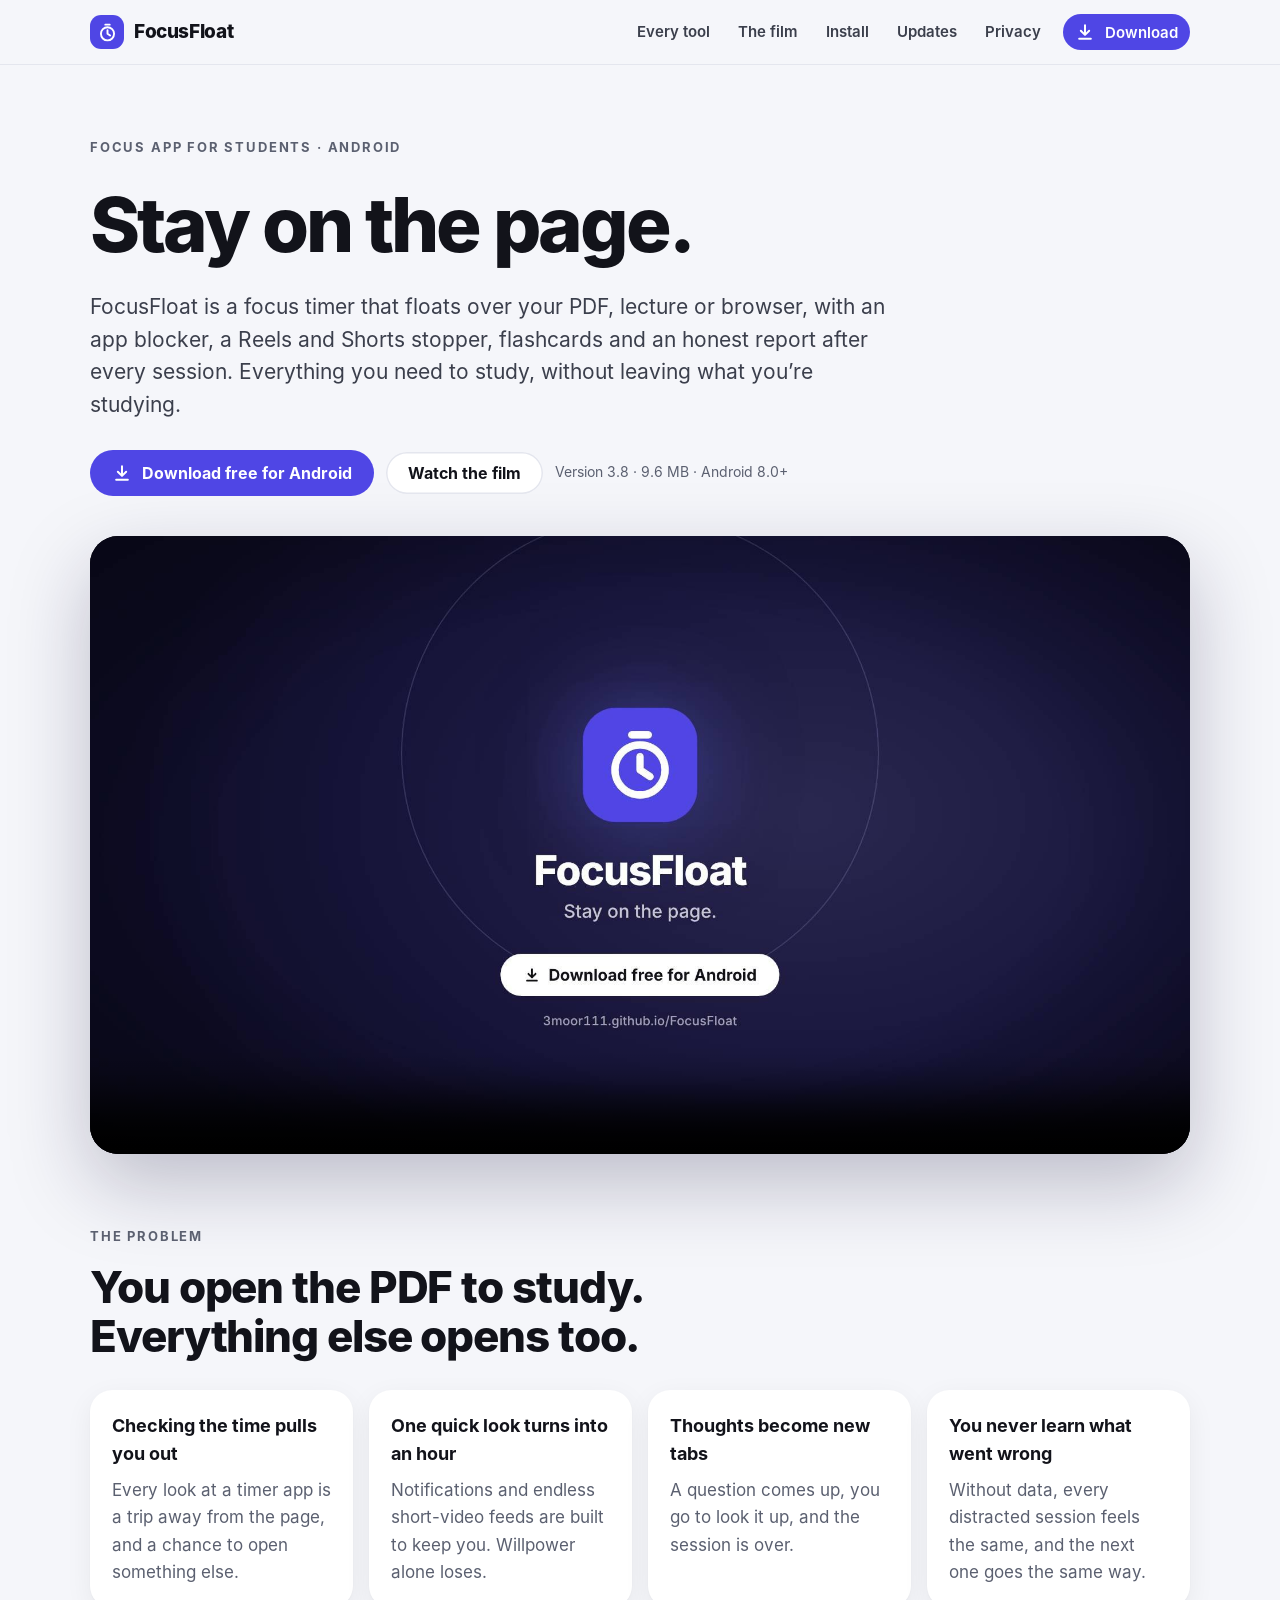
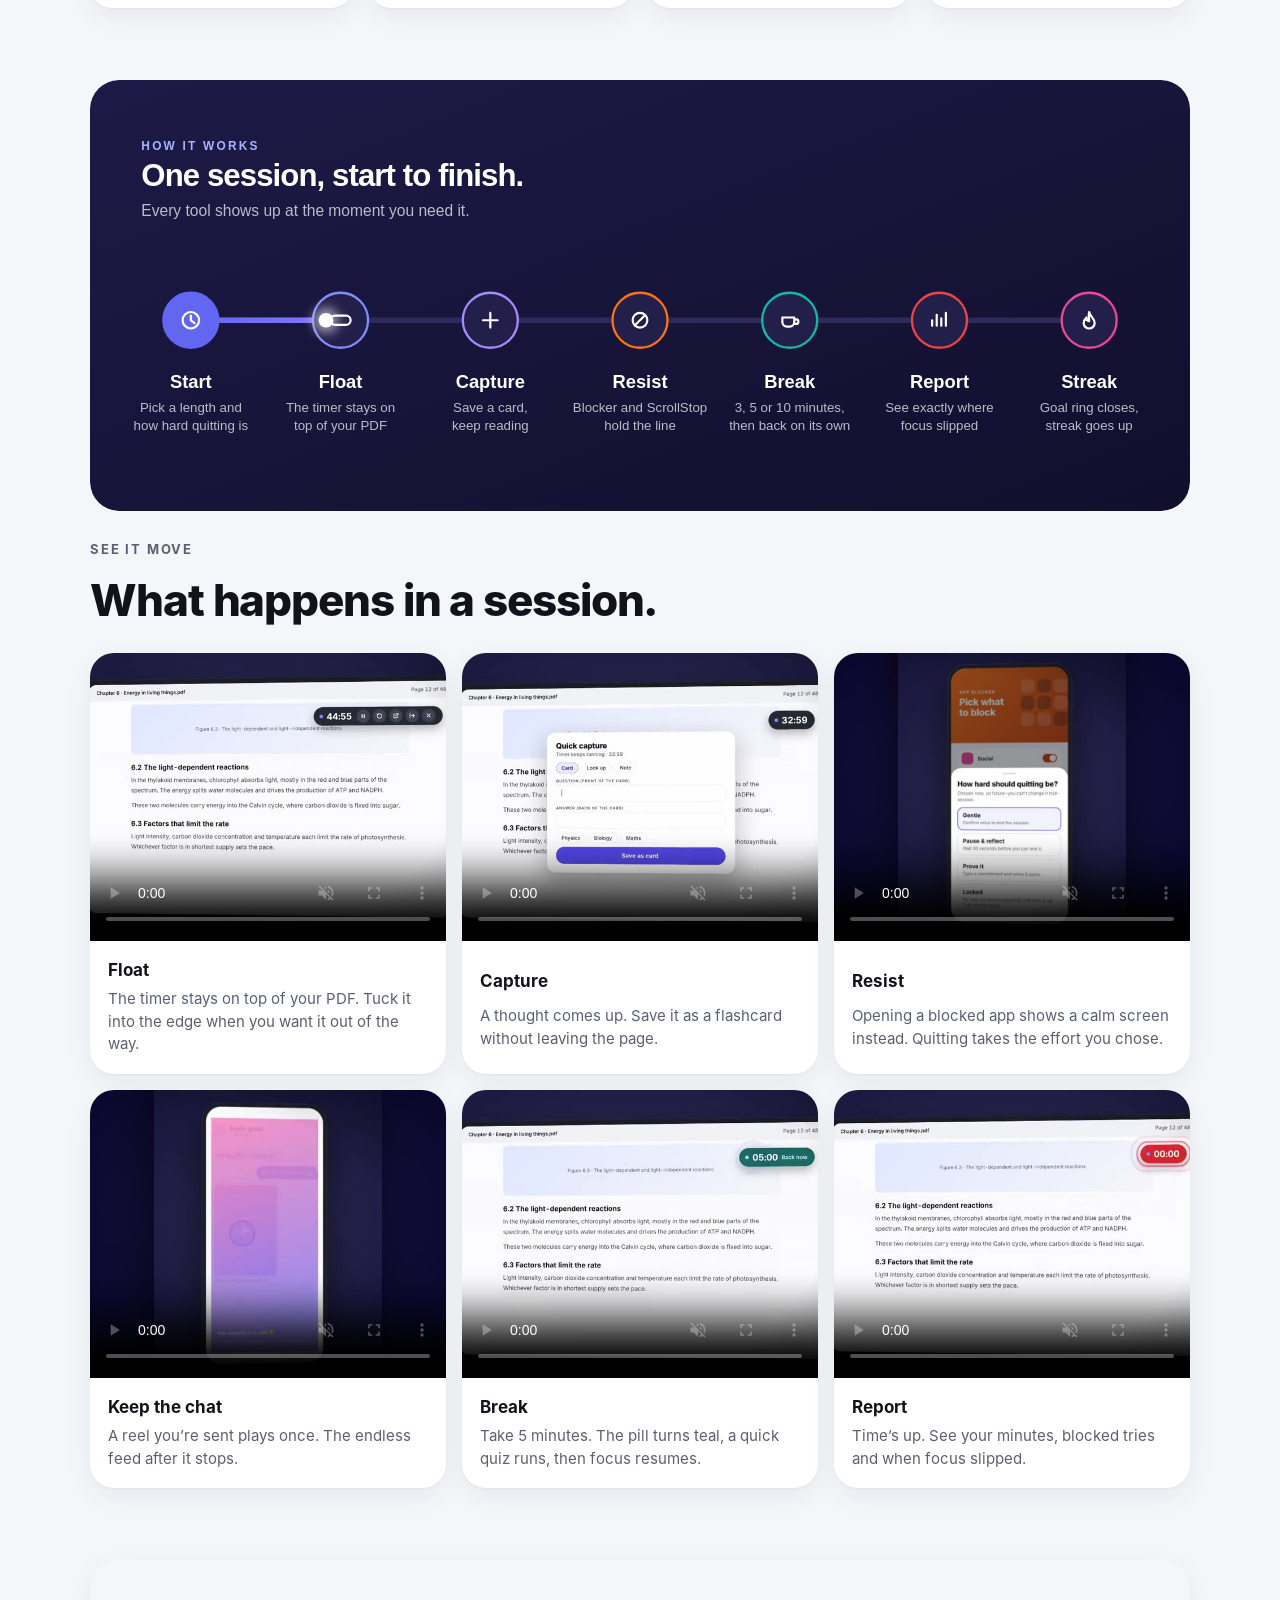
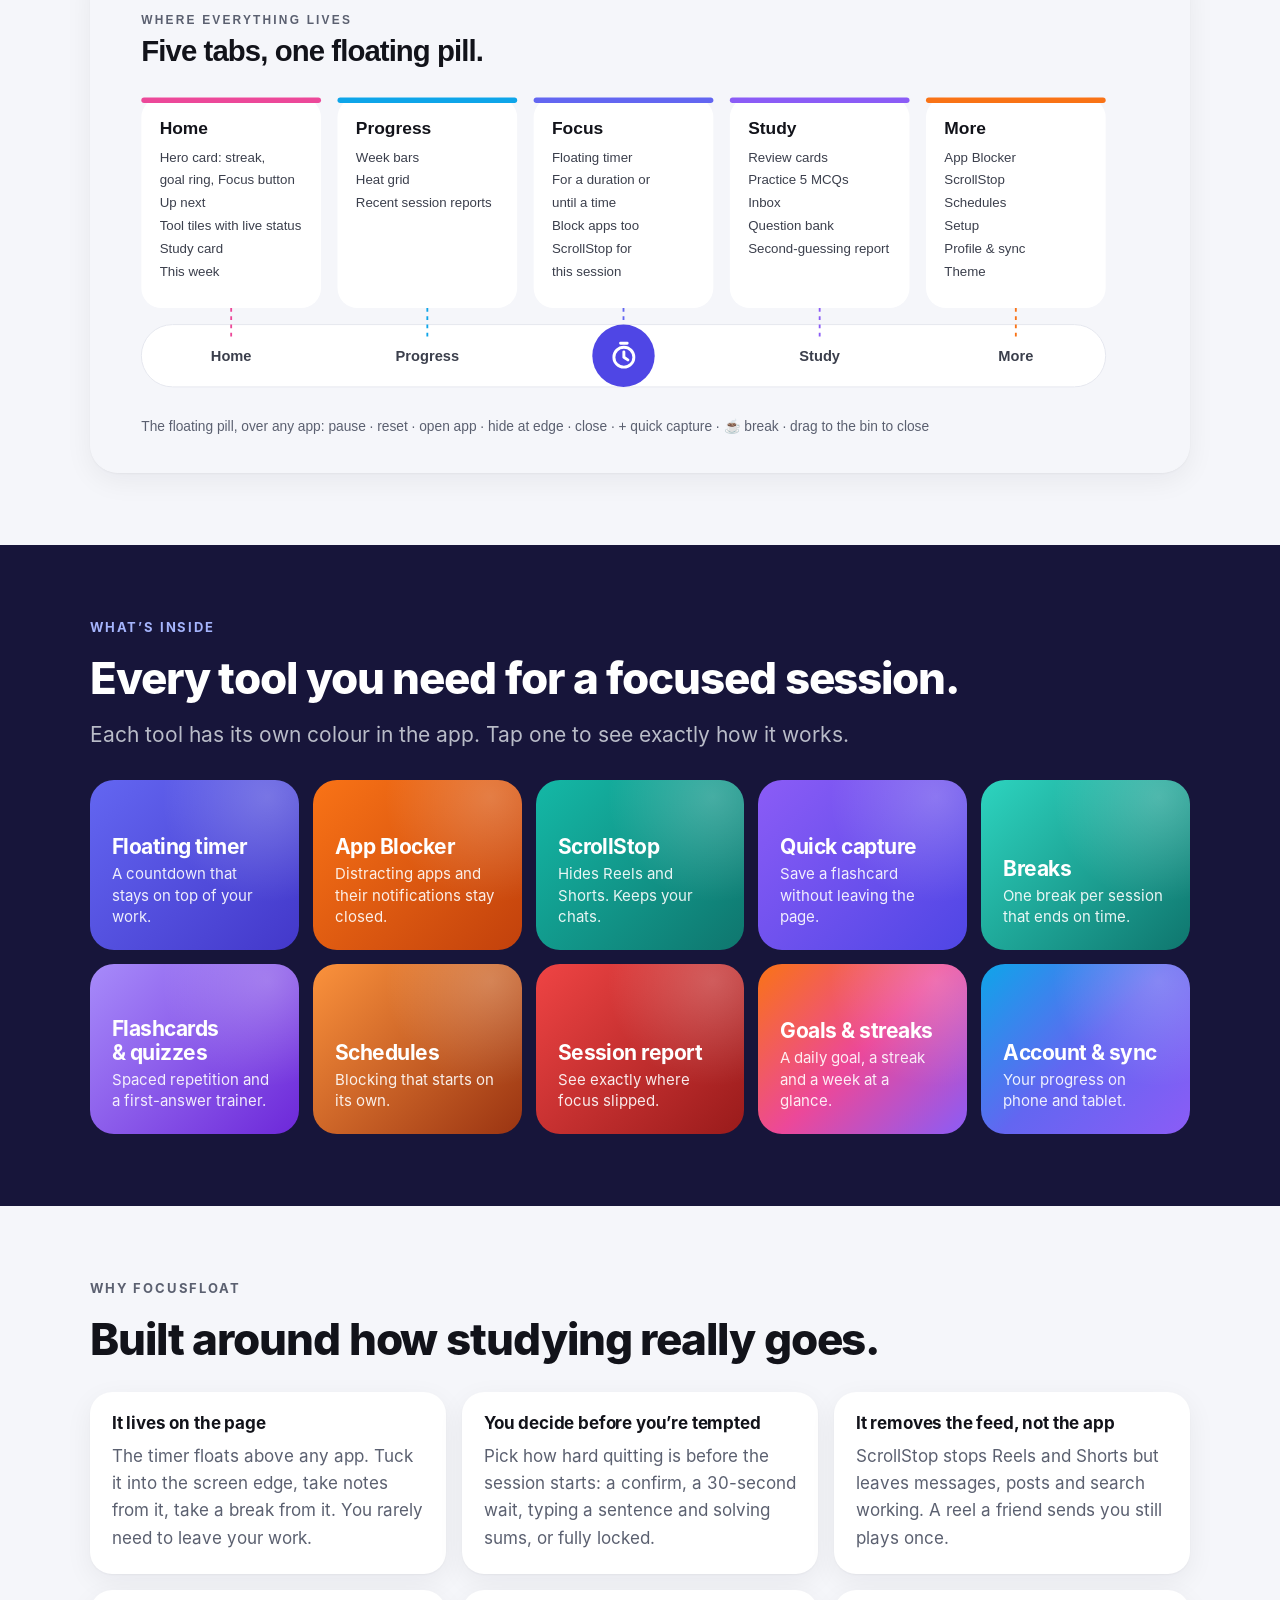
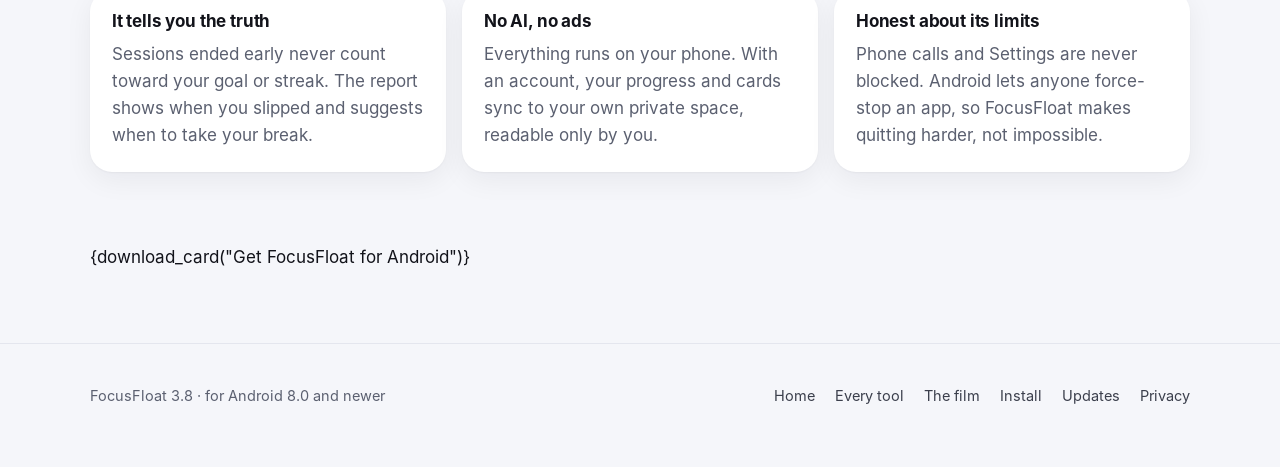
==== commit 94c19ce9: "Show the film and clips as controllable video instead of GIFs - README: film thumbnail linking to th" ====
--- a/index.html
+++ b/index.html
@@ -54,7 +54,7 @@
   <div class="wrap stack" style="gap:28px">
     <img src="assets/designs/session-flow.svg" alt="A session in seven steps: start, float, capture, resist, break, report, streak" style="width:100%;border-radius:28px">
     <div class="stack"><div class="eyebrow">See it move</div><h2>What happens in a session.</h2></div>
-    <div class="clips"><figure class="clipcard"><div class="clipbox"><video class="loop" muted loop playsinline preload="none" poster="assets/img/clip-float.jpg" aria-label="Float"><source src="assets/clips/float.mp4" type="video/mp4"></video></div><figcaption><b>Float</b><span>The timer stays on top of your PDF. Tuck it into the edge when you want it out of the way.</span></figcaption></figure><figure class="clipcard"><div class="clipbox"><video class="loop" muted loop playsinline preload="none" poster="assets/img/clip-capture.jpg" aria-label="Capture"><source src="assets/clips/capture.mp4" type="video/mp4"></video></div><figcaption><b>Capture</b><span>A thought comes up. Save it as a flashcard without leaving the page.</span></figcaption></figure><figure class="clipcard"><div class="clipbox"><video class="loop" muted loop playsinline preload="none" poster="assets/img/clip-blocker.jpg" aria-label="Resist"><source src="assets/clips/blocker.mp4" type="video/mp4"></video></div><figcaption><b>Resist</b><span>Opening a blocked app shows a calm screen instead. Quitting takes the effort you chose.</span></figcaption></figure><figure class="clipcard"><div class="clipbox"><video class="loop" muted loop playsinline preload="none" poster="assets/img/clip-scrollstop.jpg" aria-label="Keep the chat"><source src="assets/clips/scrollstop.mp4" type="video/mp4"></video></div><figcaption><b>Keep the chat</b><span>A reel you’re sent plays once. The endless feed after it stops.</span></figcaption></figure><figure class="clipcard"><div class="clipbox"><video class="loop" muted loop playsinline preload="none" poster="assets/img/clip-break.jpg" aria-label="Break"><source src="assets/clips/break.mp4" type="video/mp4"></video></div><figcaption><b>Break</b><span>Take 5 minutes. The pill turns teal, a quick quiz runs, then focus resumes.</span></figcaption></figure><figure class="clipcard"><div class="clipbox"><video class="loop" muted loop playsinline preload="none" poster="assets/img/clip-report.jpg" aria-label="Report"><source src="assets/clips/report.mp4" type="video/mp4"></video></div><figcaption><b>Report</b><span>Time’s up. See your minutes, blocked tries and when focus slipped.</span></figcaption></figure></div>
+    <div class="clips"><figure class="clipcard"><div class="clipbox"><video class="loop" muted loop playsinline controls preload="none" poster="assets/img/clip-float.jpg" aria-label="Float"><source src="assets/clips/float.mp4" type="video/mp4"></video></div><figcaption><b>Float</b><span>The timer stays on top of your PDF. Tuck it into the edge when you want it out of the way.</span></figcaption></figure><figure class="clipcard"><div class="clipbox"><video class="loop" muted loop playsinline controls preload="none" poster="assets/img/clip-capture.jpg" aria-label="Capture"><source src="assets/clips/capture.mp4" type="video/mp4"></video></div><figcaption><b>Capture</b><span>A thought comes up. Save it as a flashcard without leaving the page.</span></figcaption></figure><figure class="clipcard"><div class="clipbox"><video class="loop" muted loop playsinline controls preload="none" poster="assets/img/clip-blocker.jpg" aria-label="Resist"><source src="assets/clips/blocker.mp4" type="video/mp4"></video></div><figcaption><b>Resist</b><span>Opening a blocked app shows a calm screen instead. Quitting takes the effort you chose.</span></figcaption></figure><figure class="clipcard"><div class="clipbox"><video class="loop" muted loop playsinline controls preload="none" poster="assets/img/clip-scrollstop.jpg" aria-label="Keep the chat"><source src="assets/clips/scrollstop.mp4" type="video/mp4"></video></div><figcaption><b>Keep the chat</b><span>A reel you’re sent plays once. The endless feed after it stops.</span></figcaption></figure><figure class="clipcard"><div class="clipbox"><video class="loop" muted loop playsinline controls preload="none" poster="assets/img/clip-break.jpg" aria-label="Break"><source src="assets/clips/break.mp4" type="video/mp4"></video></div><figcaption><b>Break</b><span>Take 5 minutes. The pill turns teal, a quick quiz runs, then focus resumes.</span></figcaption></figure><figure class="clipcard"><div class="clipbox"><video class="loop" muted loop playsinline controls preload="none" poster="assets/img/clip-report.jpg" aria-label="Report"><source src="assets/clips/report.mp4" type="video/mp4"></video></div><figcaption><b>Report</b><span>Time’s up. See your minutes, blocked tries and when focus slipped.</span></figcaption></figure></div>
   </div>
 </section>
 
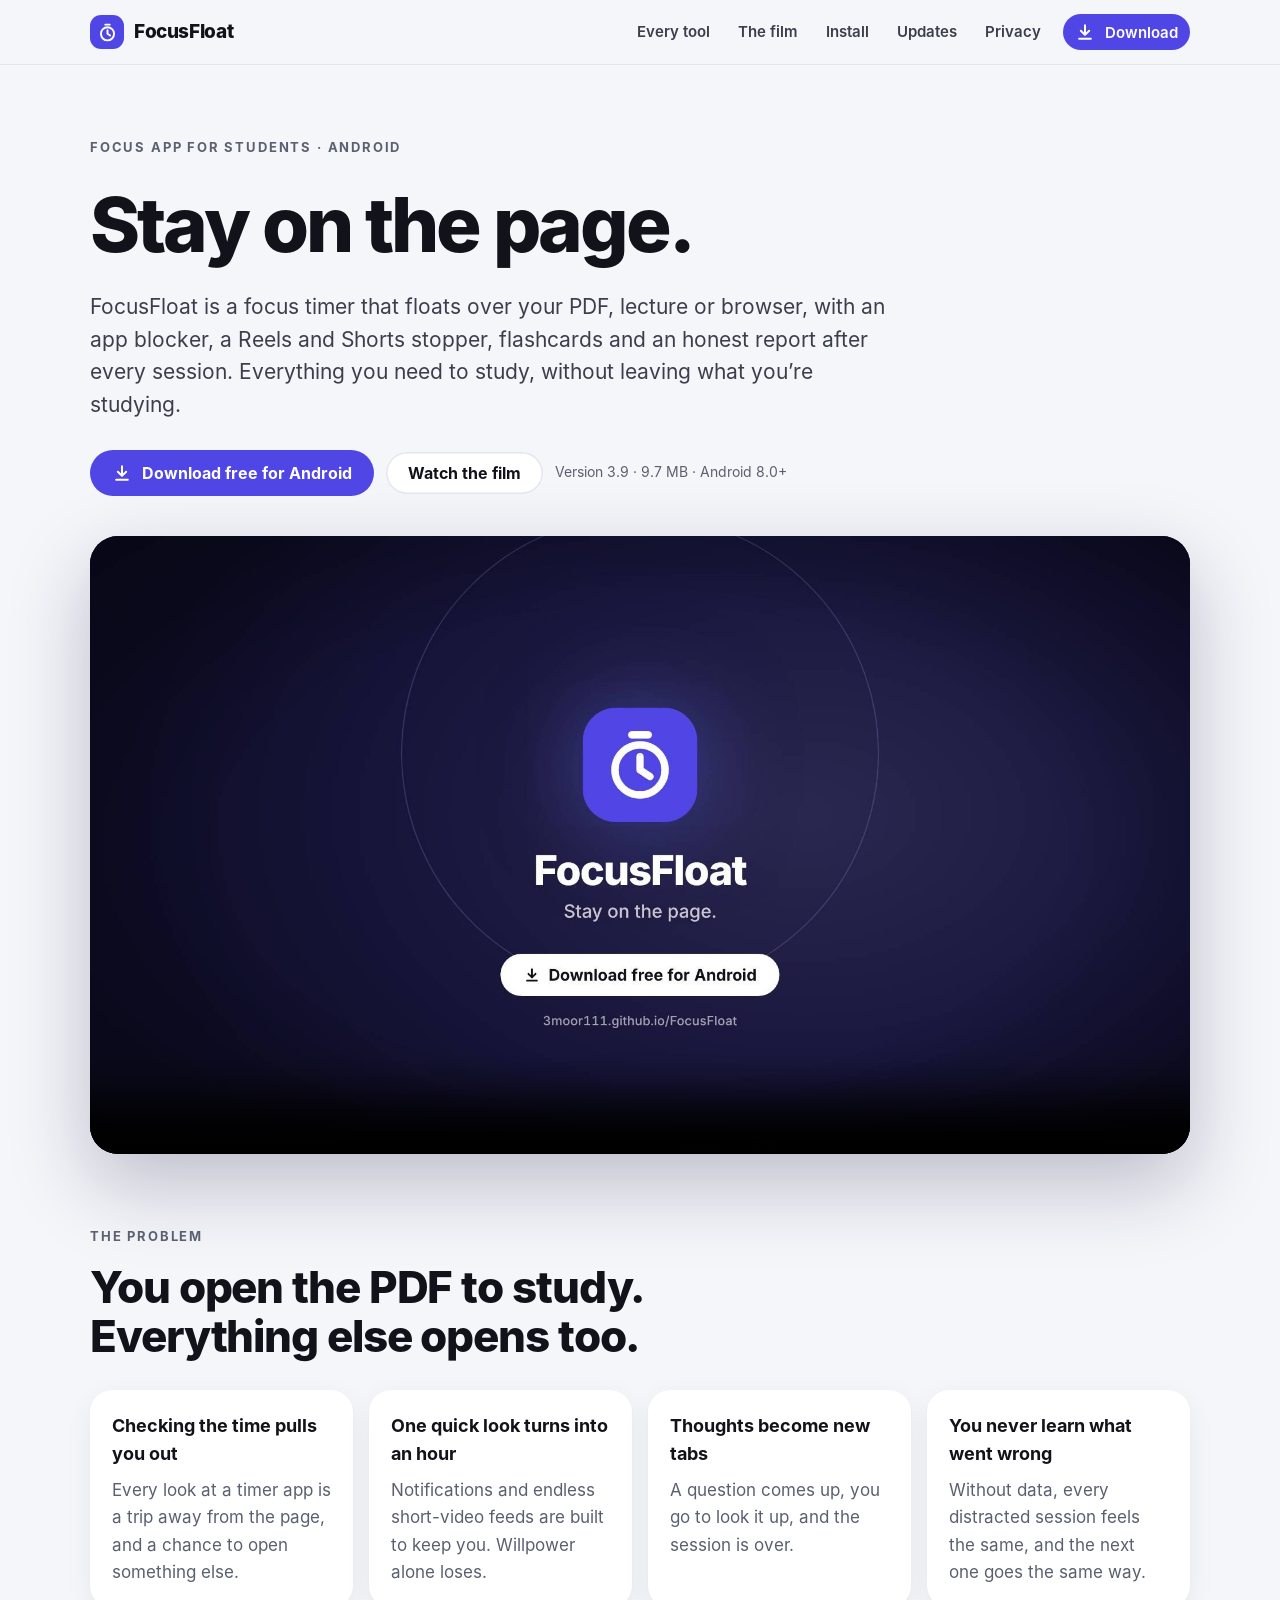
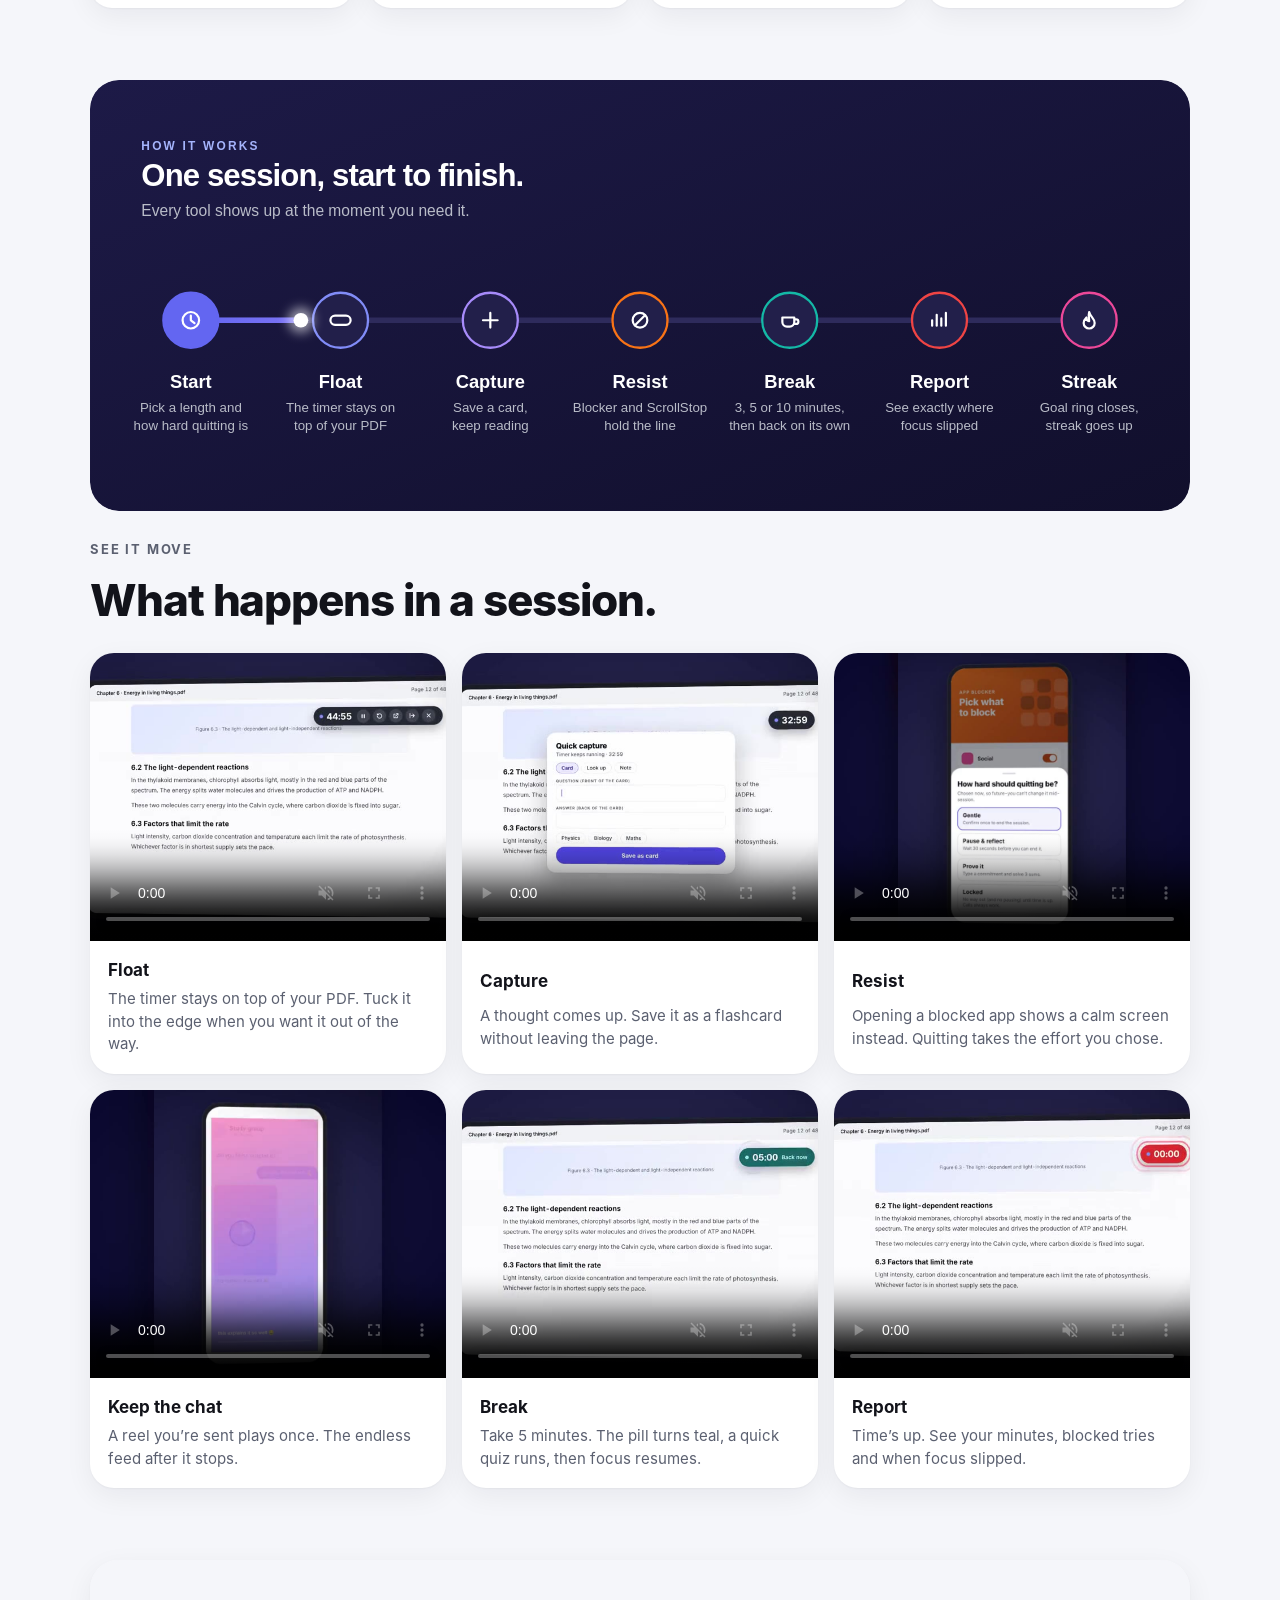
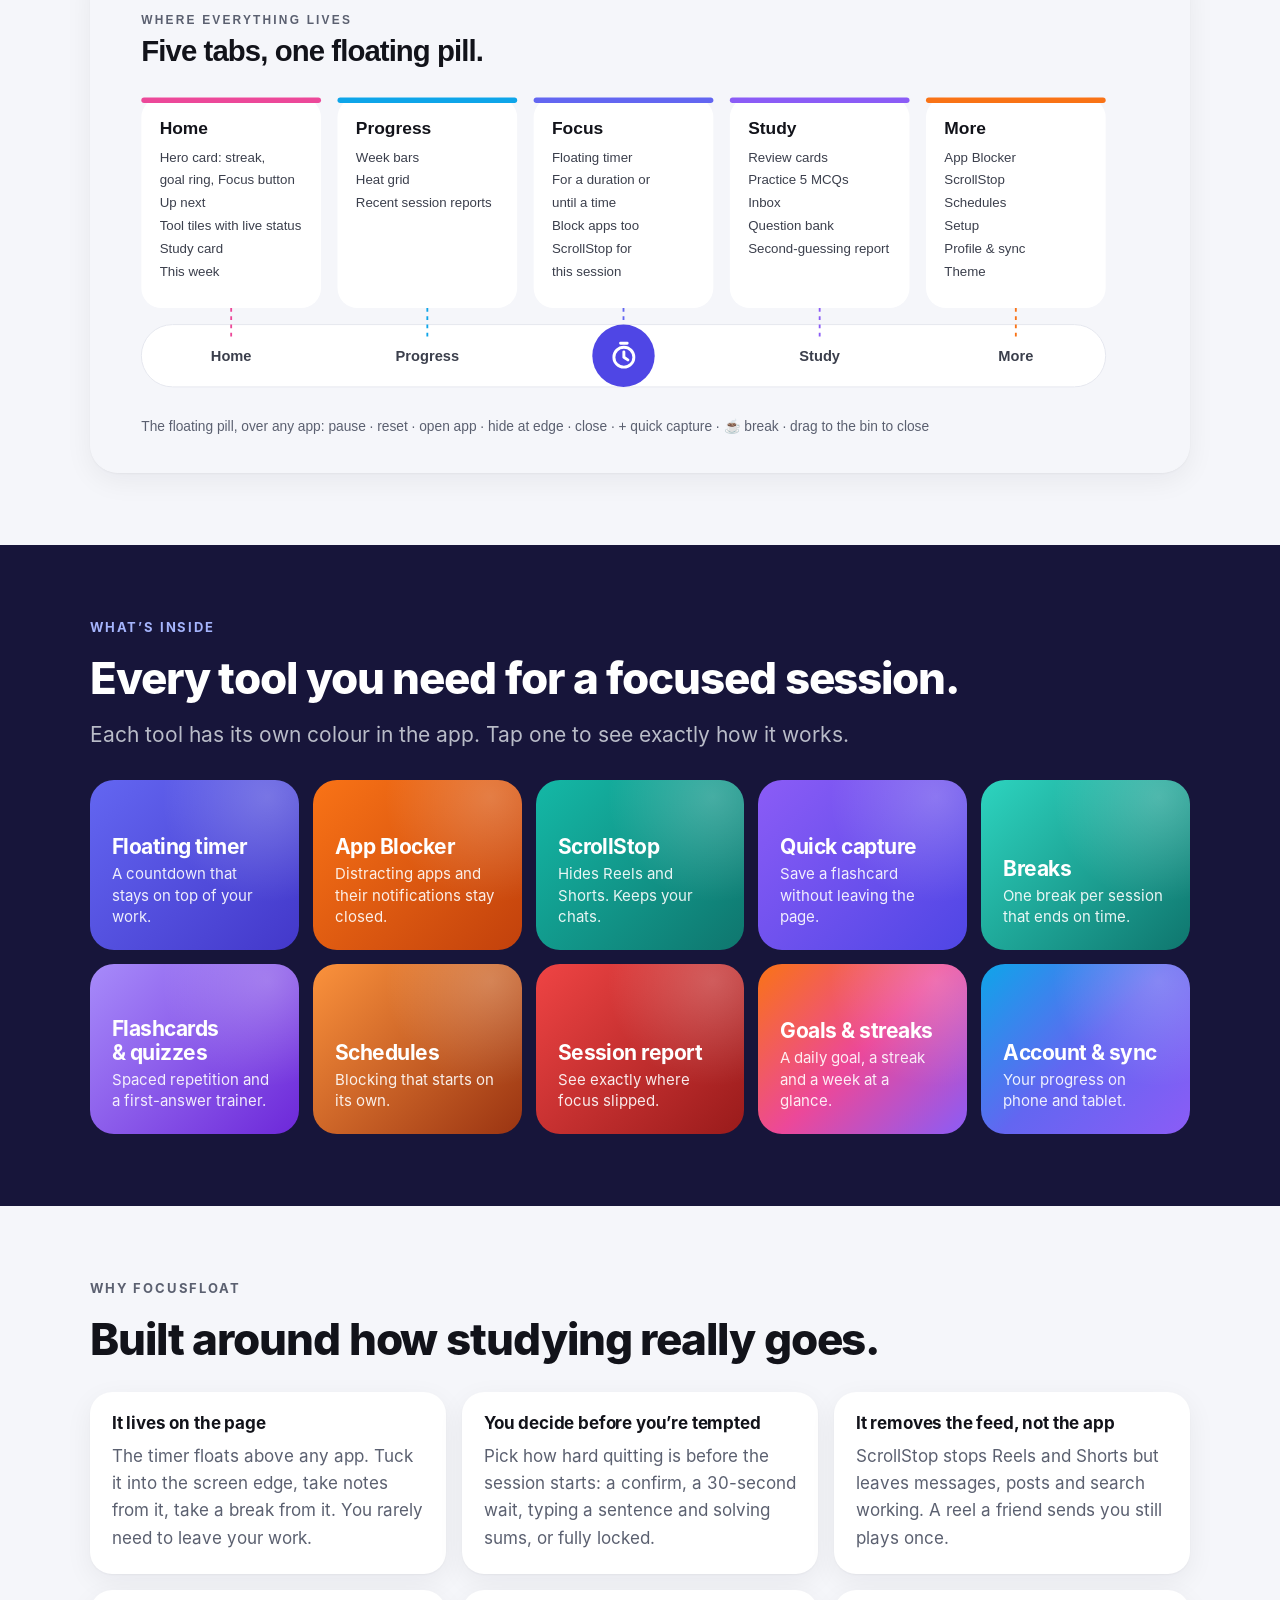
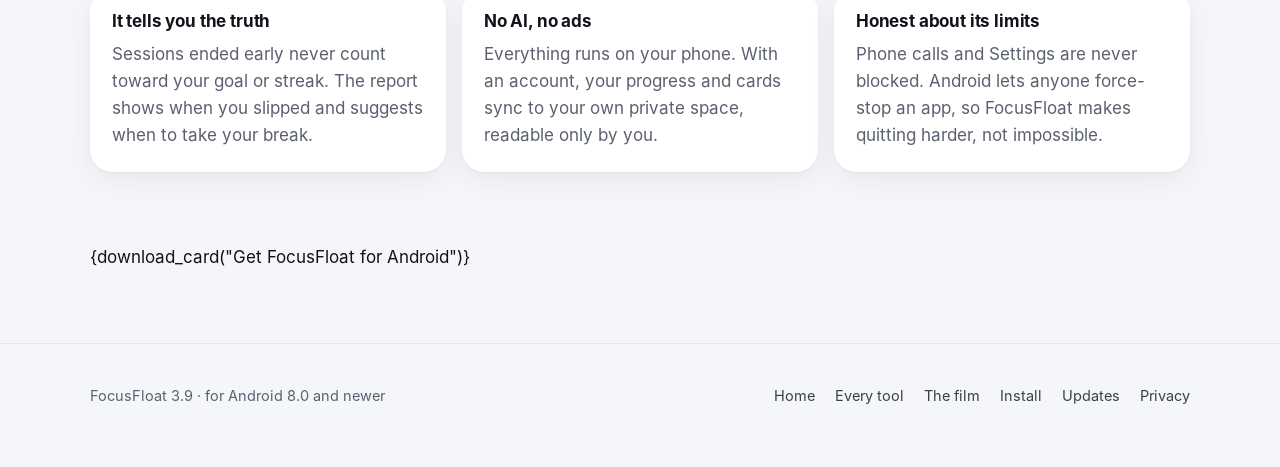
==== commit 50e62a36: "Release FocusFloat 3.9 with in-app updates - download/FocusFloat-3.9.apk and release notes - version" ====
--- a/index.html
+++ b/index.html
@@ -16,7 +16,7 @@
 <body>
 <header class="top"><div class="wrap">
   <a class="brand" href="index.html"><span class="mark"><svg viewBox="0 0 24 24" fill="none" stroke="#fff" stroke-width="2.2" stroke-linecap="round"><circle cx="12" cy="13.5" r="7.5"/><path d="M12 13.5V9.5M12 13.5L15 15.5M9.5 3H14.5"/></svg></span>FocusFloat</a>
-  <nav class="nav" aria-label="Main"><a href="tools.html">Every tool</a><a href="film.html">The film</a><a href="install.html">Install</a><a href="updates.html">Updates</a><a href="privacy.html">Privacy</a><a class="btn btn-primary btn-sm" href="download/FocusFloat-3.8.apk" download><svg viewBox="0 0 24 24" fill="none" stroke="currentColor" stroke-width="2.4" stroke-linecap="round" stroke-linejoin="round"><path d="M12 4v11M7 10.5l5 5 5-5M5 20h14"/></svg>Download</a></nav>
+  <nav class="nav" aria-label="Main"><a href="tools.html">Every tool</a><a href="film.html">The film</a><a href="install.html">Install</a><a href="updates.html">Updates</a><a href="privacy.html">Privacy</a><a class="btn btn-primary btn-sm" href="https://github.com/3moor111/FocusFloat/releases/latest/download/FocusFloat.apk"><svg viewBox="0 0 24 24" fill="none" stroke="currentColor" stroke-width="2.4" stroke-linecap="round" stroke-linejoin="round"><path d="M12 4v11M7 10.5l5 5 5-5M5 20h14"/></svg>Download</a></nav>
 </div></header>
 <main>
 
@@ -26,9 +26,9 @@
     <h1>Stay on the page.</h1>
     <p class="lede">FocusFloat is a focus timer that floats over your PDF, lecture or browser, with an app blocker, a Reels and Shorts stopper, flashcards and an honest report after every session. Everything you need to study, without leaving what you’re studying.</p>
     <div class="cta-row">
-      <a class="btn btn-primary" href="download/FocusFloat-3.8.apk" download><svg viewBox="0 0 24 24" fill="none" stroke="currentColor" stroke-width="2.4" stroke-linecap="round" stroke-linejoin="round"><path d="M12 4v11M7 10.5l5 5 5-5M5 20h14"/></svg>Download free for Android</a>
+      <a class="btn btn-primary" href="https://github.com/3moor111/FocusFloat/releases/latest/download/FocusFloat.apk"><svg viewBox="0 0 24 24" fill="none" stroke="currentColor" stroke-width="2.4" stroke-linecap="round" stroke-linejoin="round"><path d="M12 4v11M7 10.5l5 5 5-5M5 20h14"/></svg>Download free for Android</a>
       <a class="btn btn-ghost" href="#film">Watch the film</a>
-      <span class="meta-line">Version 3.8 · 9.6 MB · Android 8.0+</span>
+      <span class="meta-line">Version 3.9 · 9.7 MB · Android 8.0+</span>
     </div>
   </div>
   <div class="film" id="film">
@@ -103,7 +103,7 @@
 
 </main>
 <footer><div class="wrap">
-  <div>FocusFloat 3.8 · for Android 8.0 and newer</div>
+  <div>FocusFloat 3.9 · for Android 8.0 and newer</div>
   <nav aria-label="Footer"><a href="index.html">Home</a><a href="tools.html">Every tool</a><a href="film.html">The film</a><a href="install.html">Install</a><a href="updates.html">Updates</a><a href="privacy.html">Privacy</a></nav>
 </div></footer>
 <script src="assets/motion.js" defer></script>
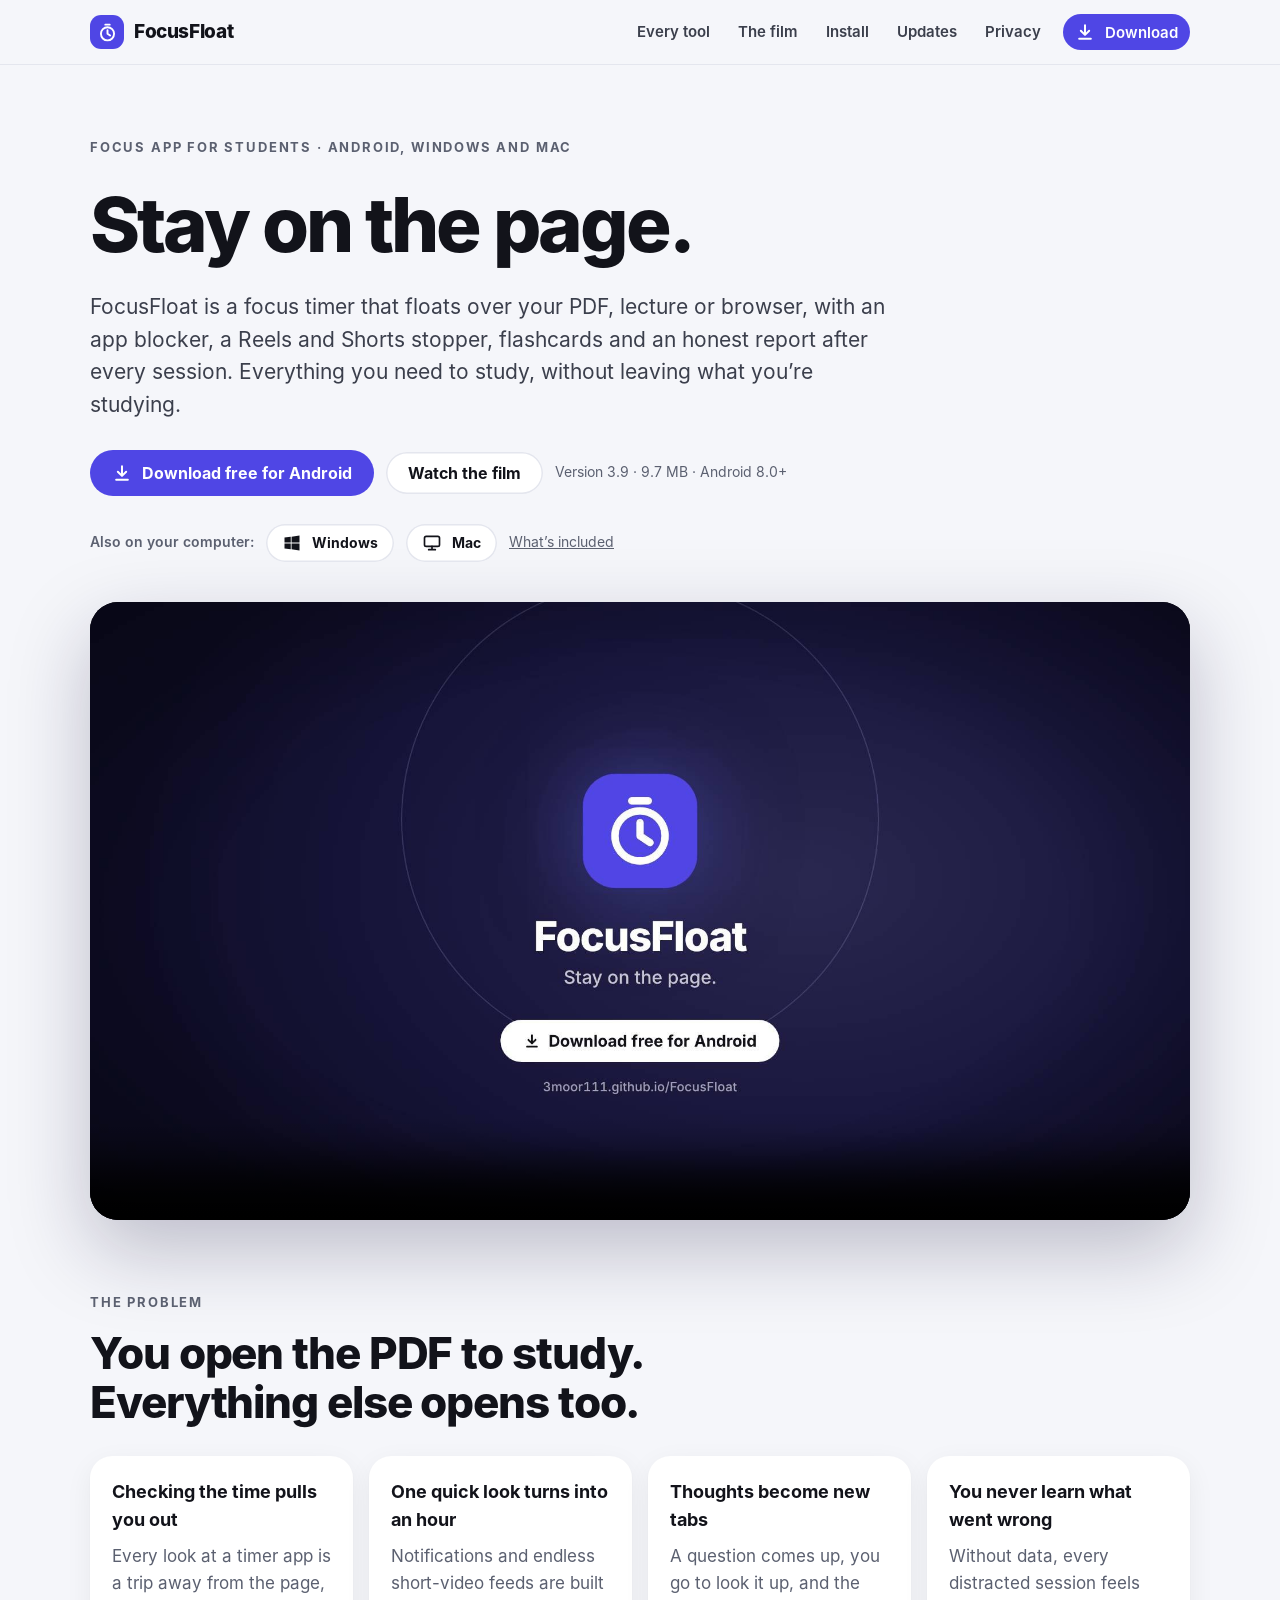
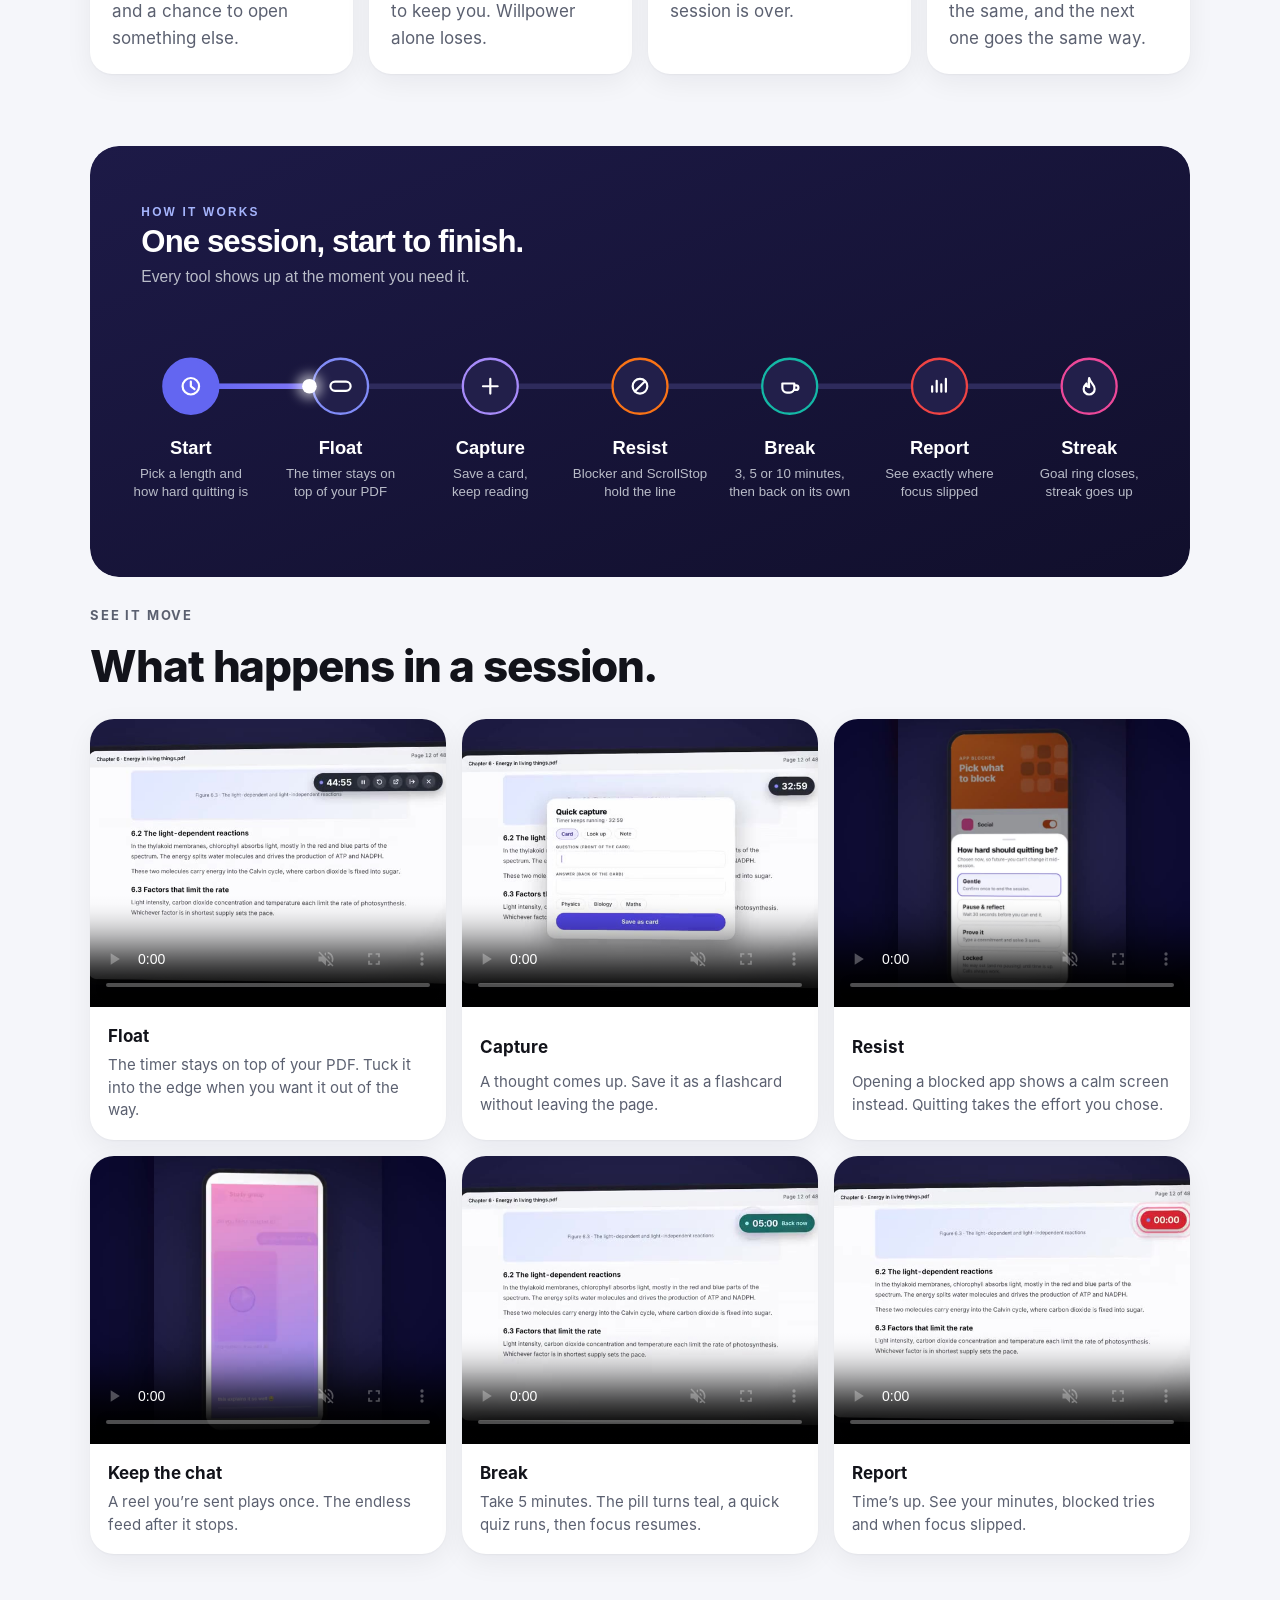
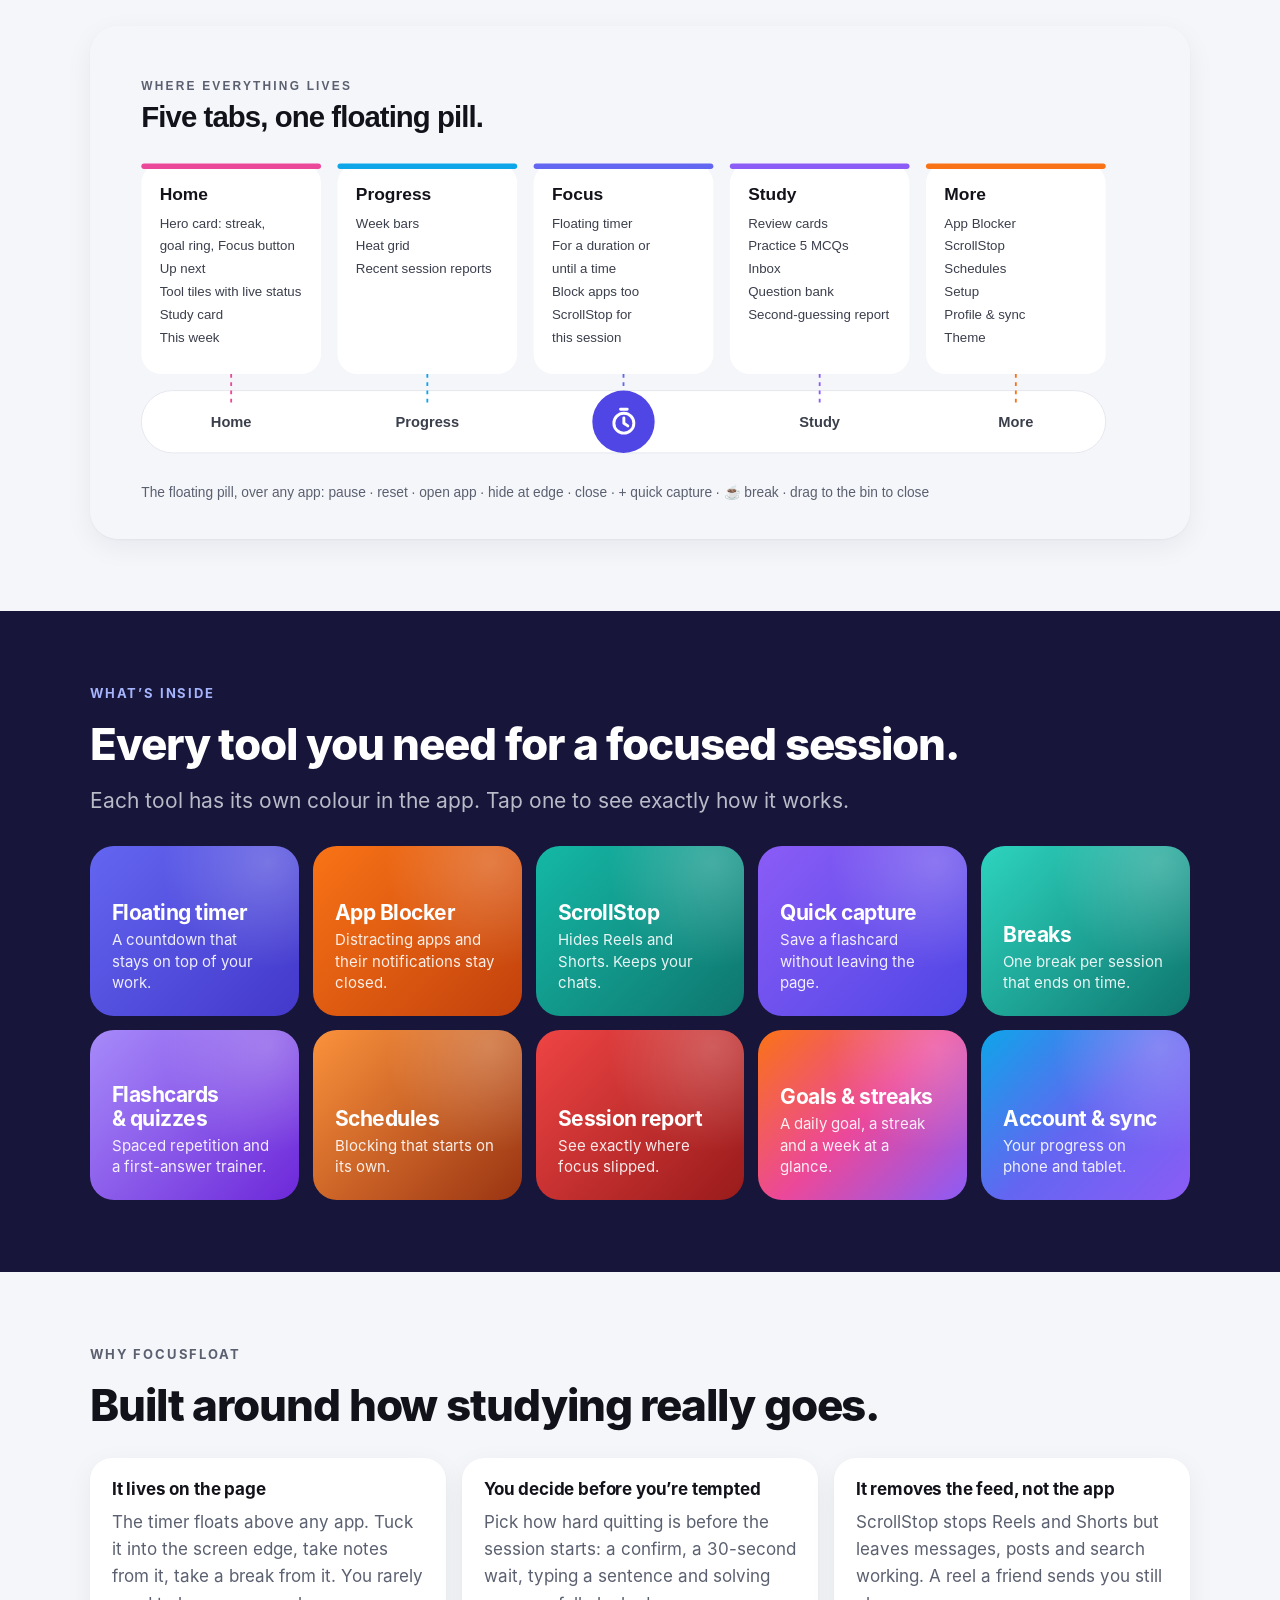
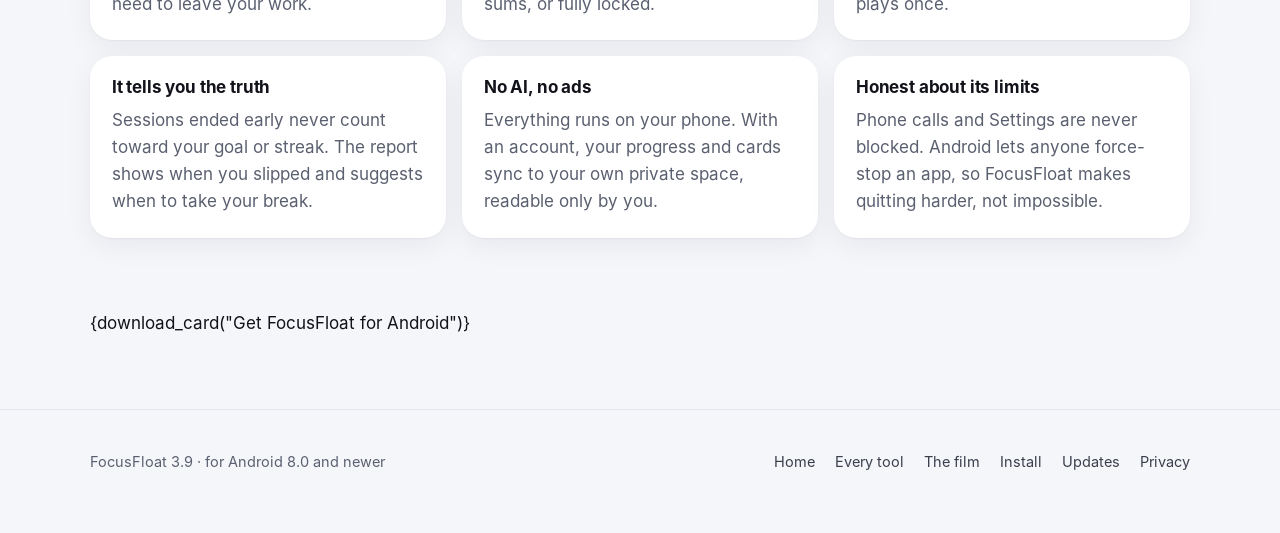
==== commit f8522ad9: "FocusFloat for Windows and Mac 1.0: installers and download pages - download/desktop: Windows .msi a" ====
--- a/index.html
+++ b/index.html
@@ -22,13 +22,19 @@
 
 <div class="wrap">
   <div class="hero">
-    <div class="eyebrow">Focus app for students · Android</div>
+    <div class="eyebrow">Focus app for students · Android, Windows and Mac</div>
     <h1>Stay on the page.</h1>
     <p class="lede">FocusFloat is a focus timer that floats over your PDF, lecture or browser, with an app blocker, a Reels and Shorts stopper, flashcards and an honest report after every session. Everything you need to study, without leaving what you’re studying.</p>
     <div class="cta-row">
       <a class="btn btn-primary" href="https://github.com/3moor111/FocusFloat/releases/latest/download/FocusFloat.apk"><svg viewBox="0 0 24 24" fill="none" stroke="currentColor" stroke-width="2.4" stroke-linecap="round" stroke-linejoin="round"><path d="M12 4v11M7 10.5l5 5 5-5M5 20h14"/></svg>Download free for Android</a>
       <a class="btn btn-ghost" href="#film">Watch the film</a>
       <span class="meta-line">Version 3.9 · 9.7 MB · Android 8.0+</span>
+    </div>
+    <div class="cta-row">
+      <span class="meta-line" style="font-weight:600">Also on your computer:</span>
+      <a class="btn btn-ghost btn-sm" href="https://github.com/3moor111/FocusFloat/releases/download/desktop-v1.0.0/FocusFloat-1.0.0.msi"><svg viewBox="0 0 24 24" fill="currentColor"><path d="M3 5.5l7.5-1v7H3zM11.5 4.4L21 3v8.5h-9.5zM3 12.5h7.5v7L3 18.5zM11.5 12.5H21V21l-9.5-1.4z"/></svg>Windows</a>
+      <a class="btn btn-ghost btn-sm" href="https://github.com/3moor111/FocusFloat/releases/download/desktop-v1.0.0/FocusFloat-1.0.0-apple-silicon.dmg"><svg viewBox="0 0 24 24" fill="none" stroke="currentColor" stroke-width="2" stroke-linecap="round" stroke-linejoin="round"><rect x="3" y="4" width="18" height="12" rx="2"/><path d="M8 20h8M12 16v4"/></svg>Mac</a>
+      <a class="meta-line" href="install.html#desktop">What’s included</a>
     </div>
   </div>
   <div class="film" id="film">
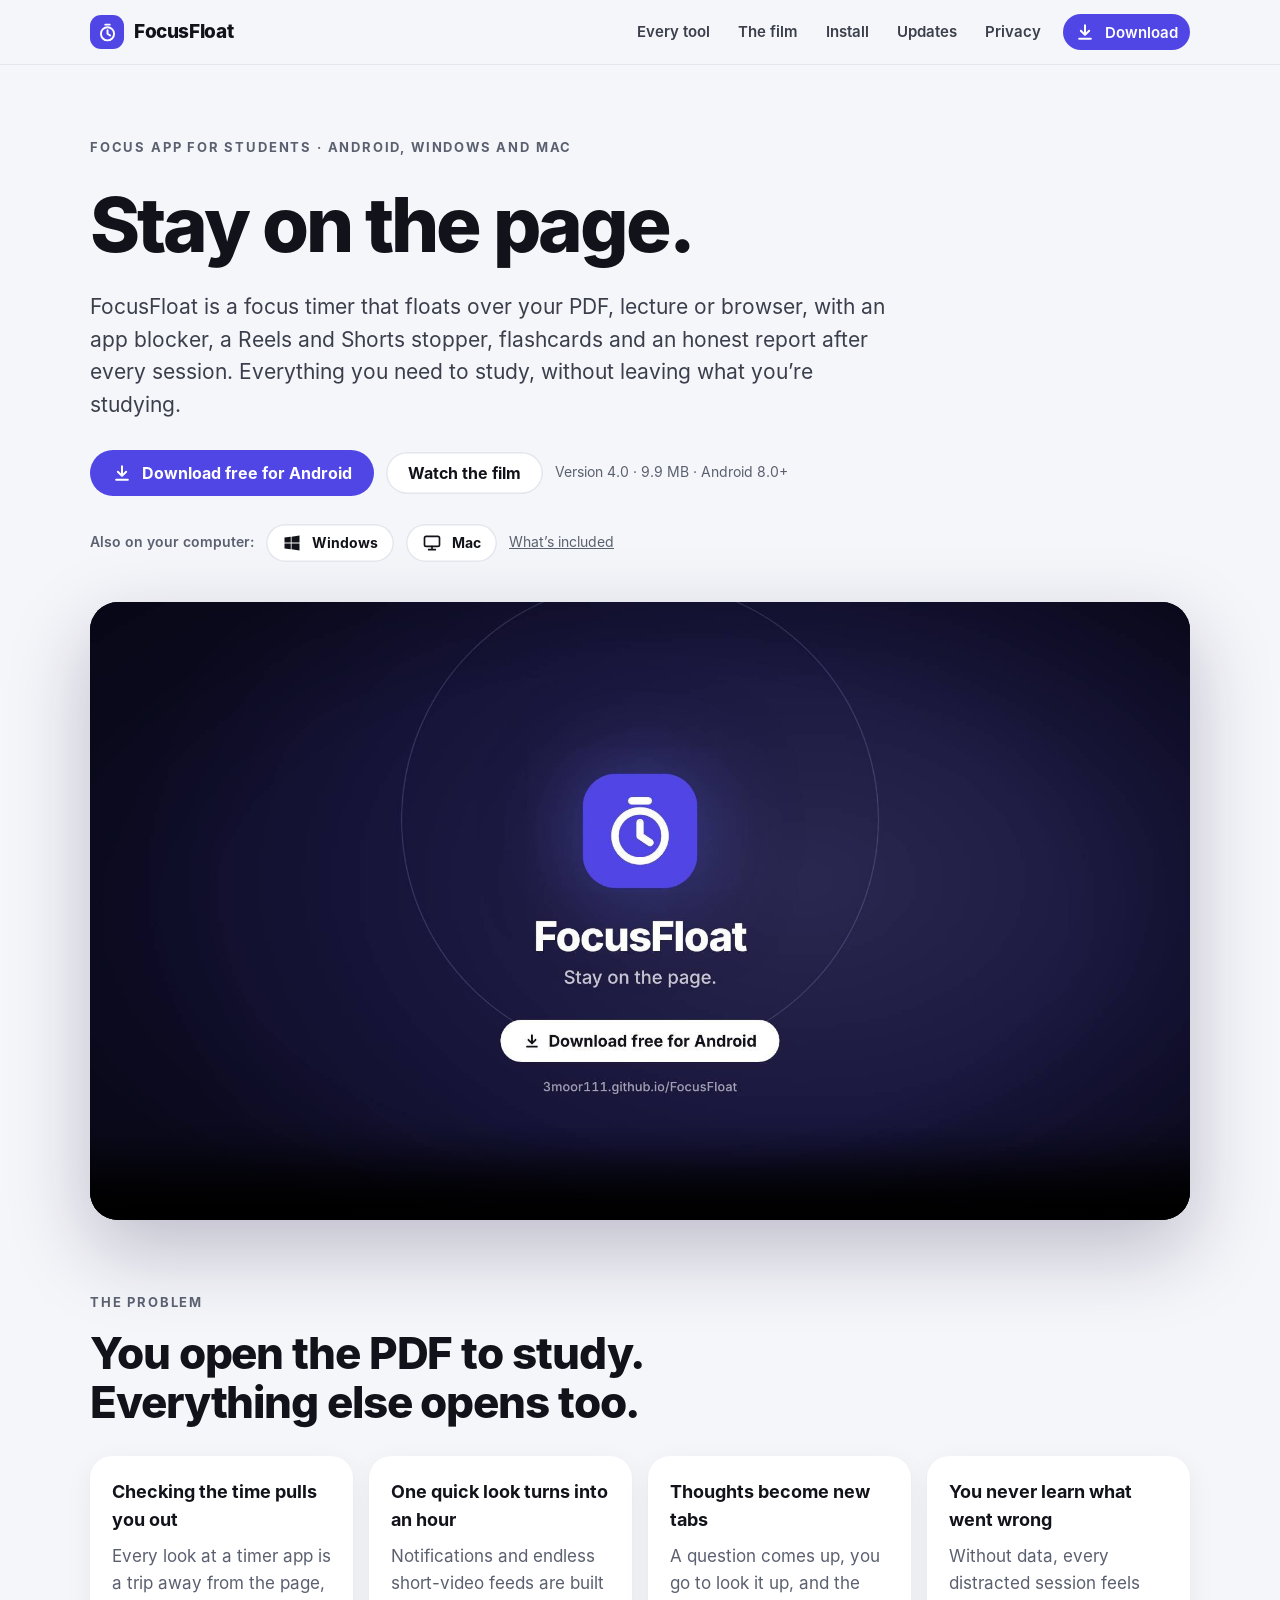
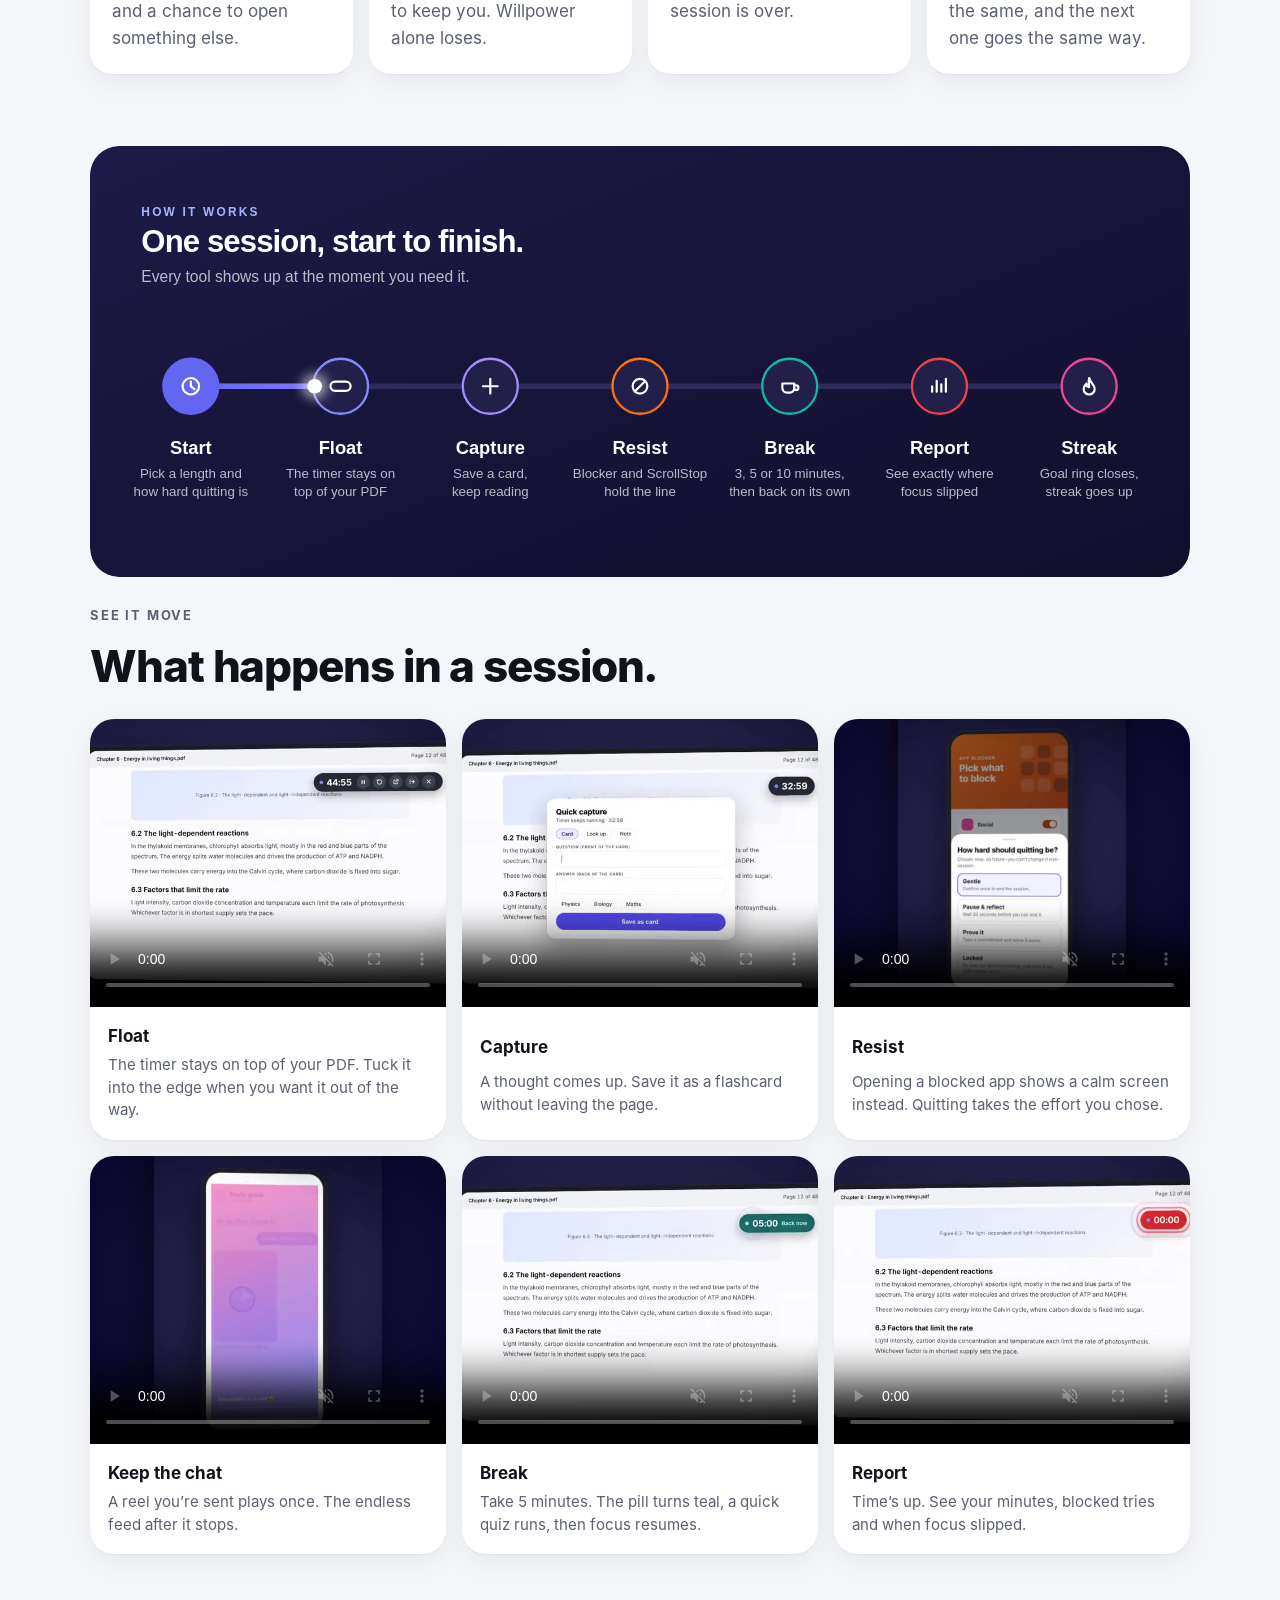
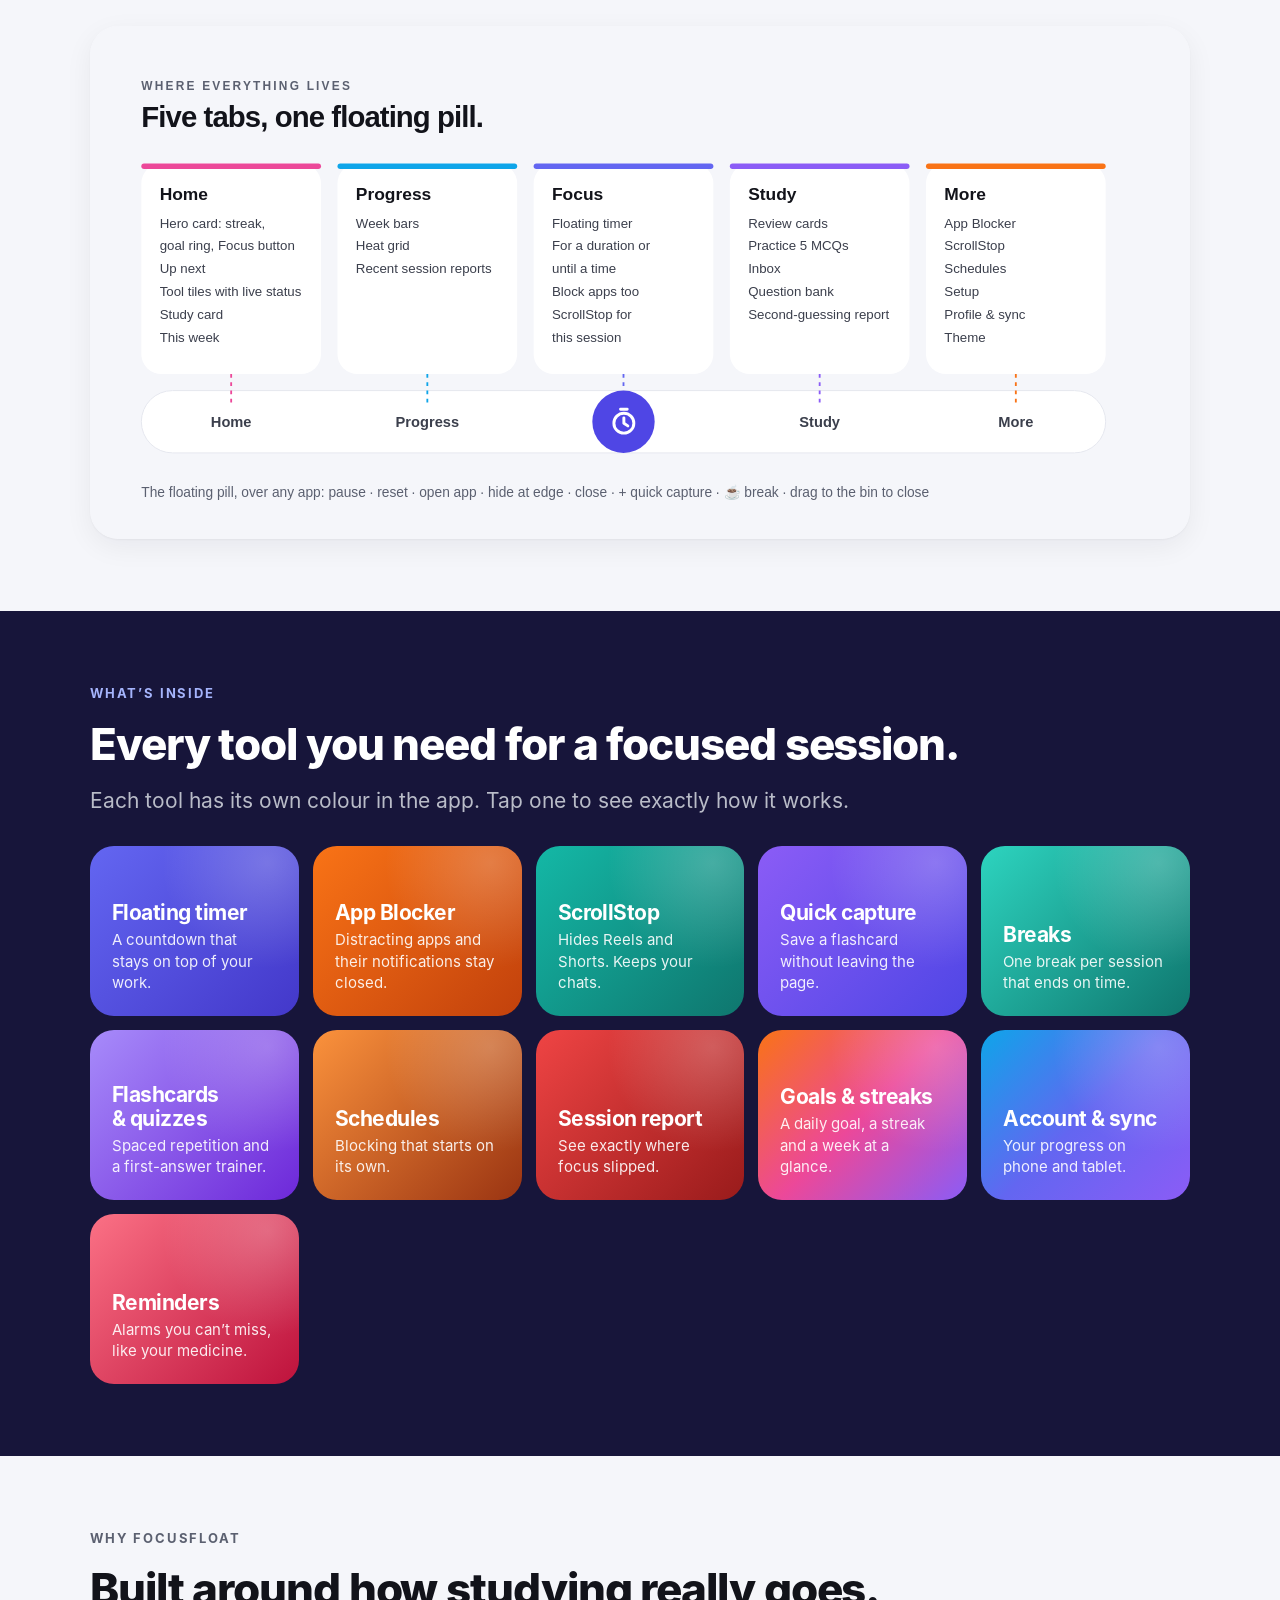
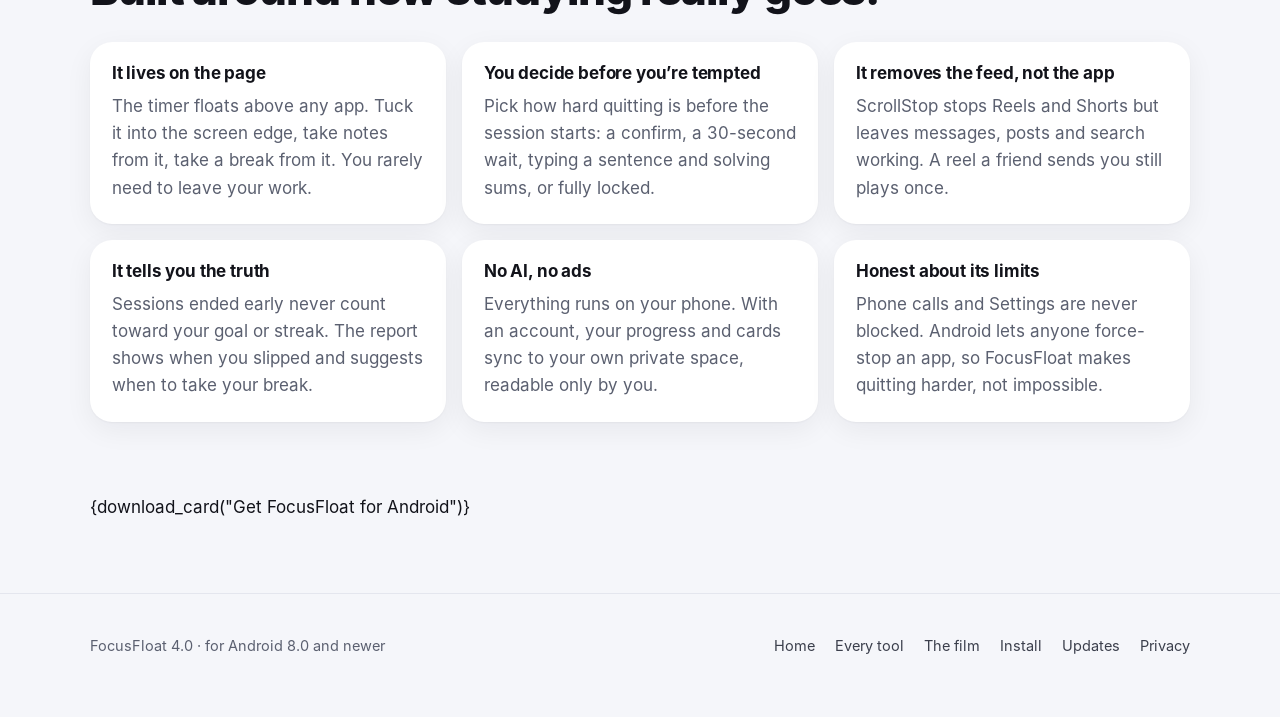
==== commit fe24d40c: "Release FocusFloat 4.0 with Reminders - download/FocusFloat-4.0.apk and release notes - Website: Rem" ====
--- a/index.html
+++ b/index.html
@@ -28,7 +28,7 @@
     <div class="cta-row">
       <a class="btn btn-primary" href="https://github.com/3moor111/FocusFloat/releases/latest/download/FocusFloat.apk"><svg viewBox="0 0 24 24" fill="none" stroke="currentColor" stroke-width="2.4" stroke-linecap="round" stroke-linejoin="round"><path d="M12 4v11M7 10.5l5 5 5-5M5 20h14"/></svg>Download free for Android</a>
       <a class="btn btn-ghost" href="#film">Watch the film</a>
-      <span class="meta-line">Version 3.9 · 9.7 MB · Android 8.0+</span>
+      <span class="meta-line">Version 4.0 · 9.9 MB · Android 8.0+</span>
     </div>
     <div class="cta-row">
       <span class="meta-line" style="font-weight:600">Also on your computer:</span>
@@ -85,6 +85,7 @@
       <a class="tile" href="tools.html#report" style="background:linear-gradient(135deg,#EF4444,#991B1B)"><h3>Session report</h3><p>See exactly where focus slipped.</p></a>
       <a class="tile g-morning" href="tools.html#home"><h3>Goals &amp; streaks</h3><p>A daily goal, a streak and a week at a glance.</p></a>
       <a class="tile g-sky" href="tools.html#sync"><h3>Account &amp; sync</h3><p>Your progress on phone and tablet.</p></a>
+      <a class="tile" href="tools.html#reminders" style="background:linear-gradient(135deg,#FB7185,#BE123C)"><h3>Reminders</h3><p>Alarms you can’t miss, like your medicine.</p></a>
     </div>
   </div>
 </section>
@@ -109,7 +110,7 @@
 
 </main>
 <footer><div class="wrap">
-  <div>FocusFloat 3.9 · for Android 8.0 and newer</div>
+  <div>FocusFloat 4.0 · for Android 8.0 and newer</div>
   <nav aria-label="Footer"><a href="index.html">Home</a><a href="tools.html">Every tool</a><a href="film.html">The film</a><a href="install.html">Install</a><a href="updates.html">Updates</a><a href="privacy.html">Privacy</a></nav>
 </div></footer>
 <script src="assets/motion.js" defer></script>
